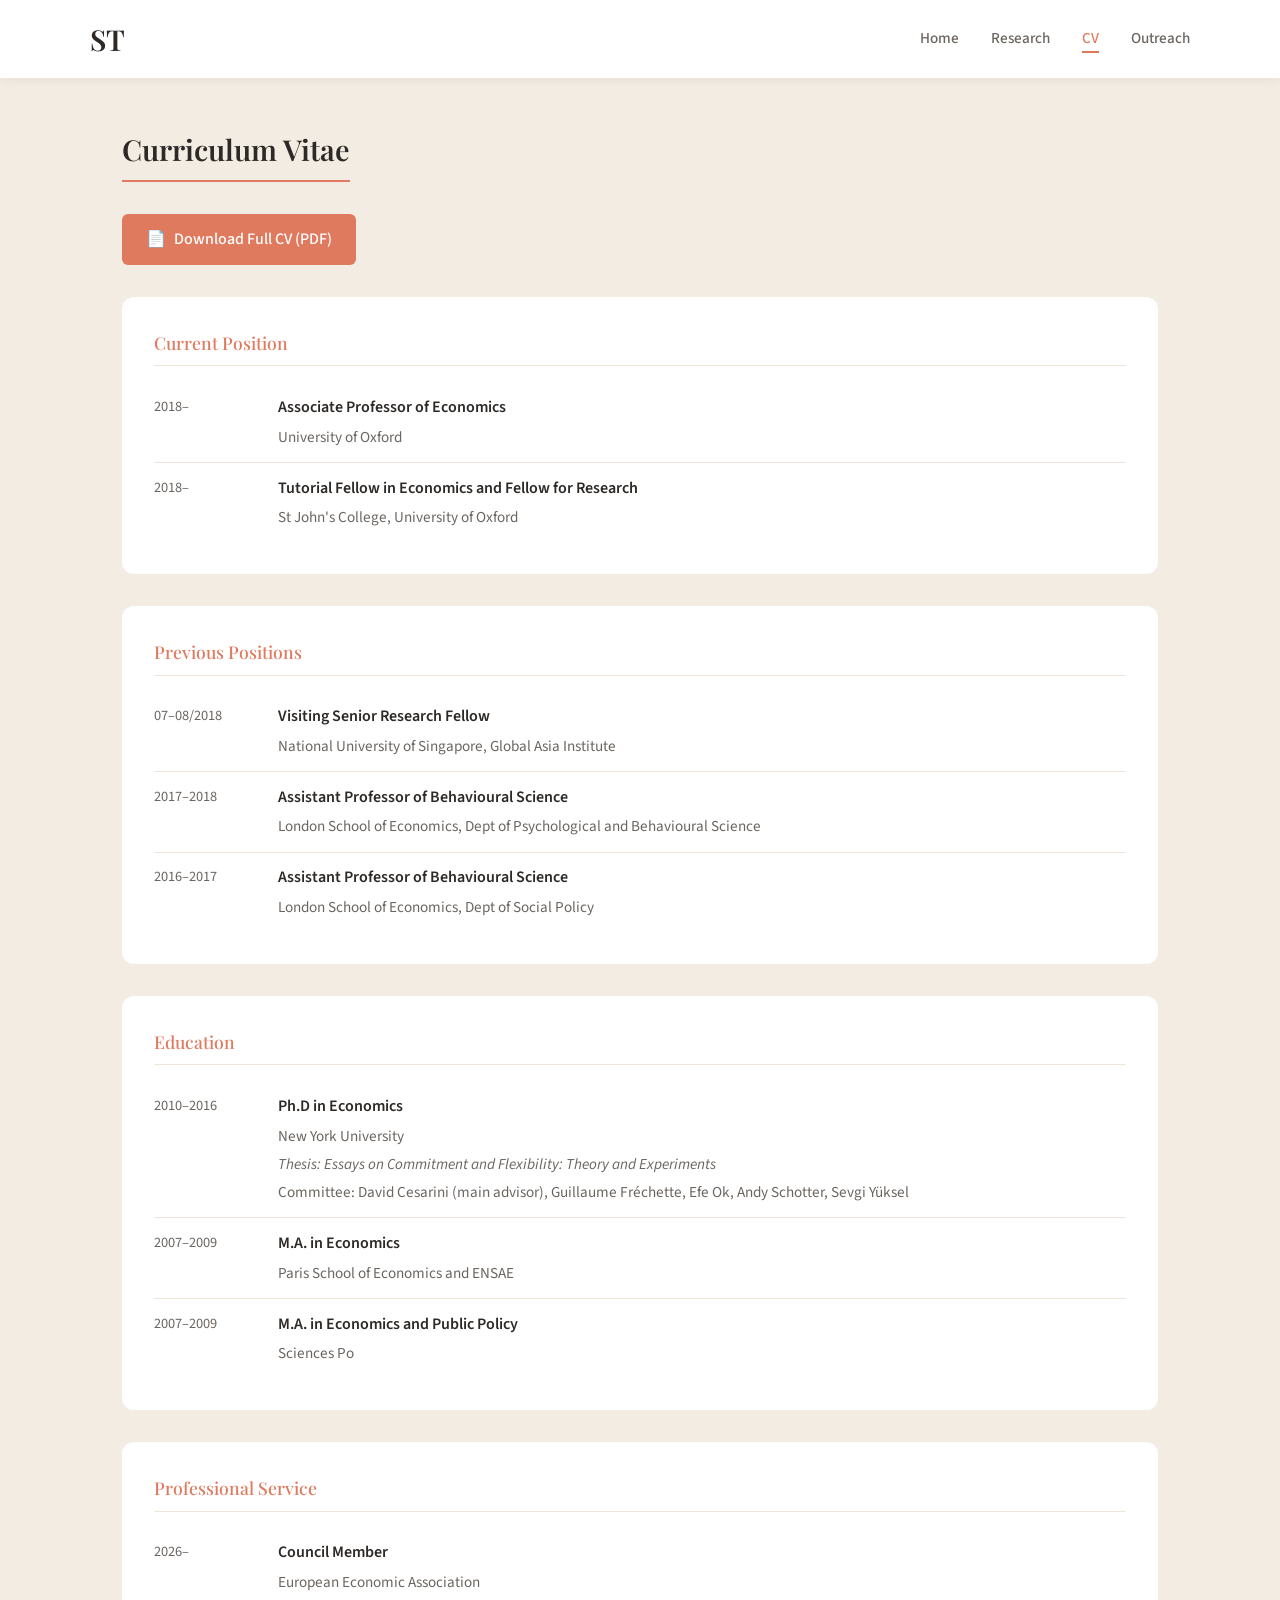
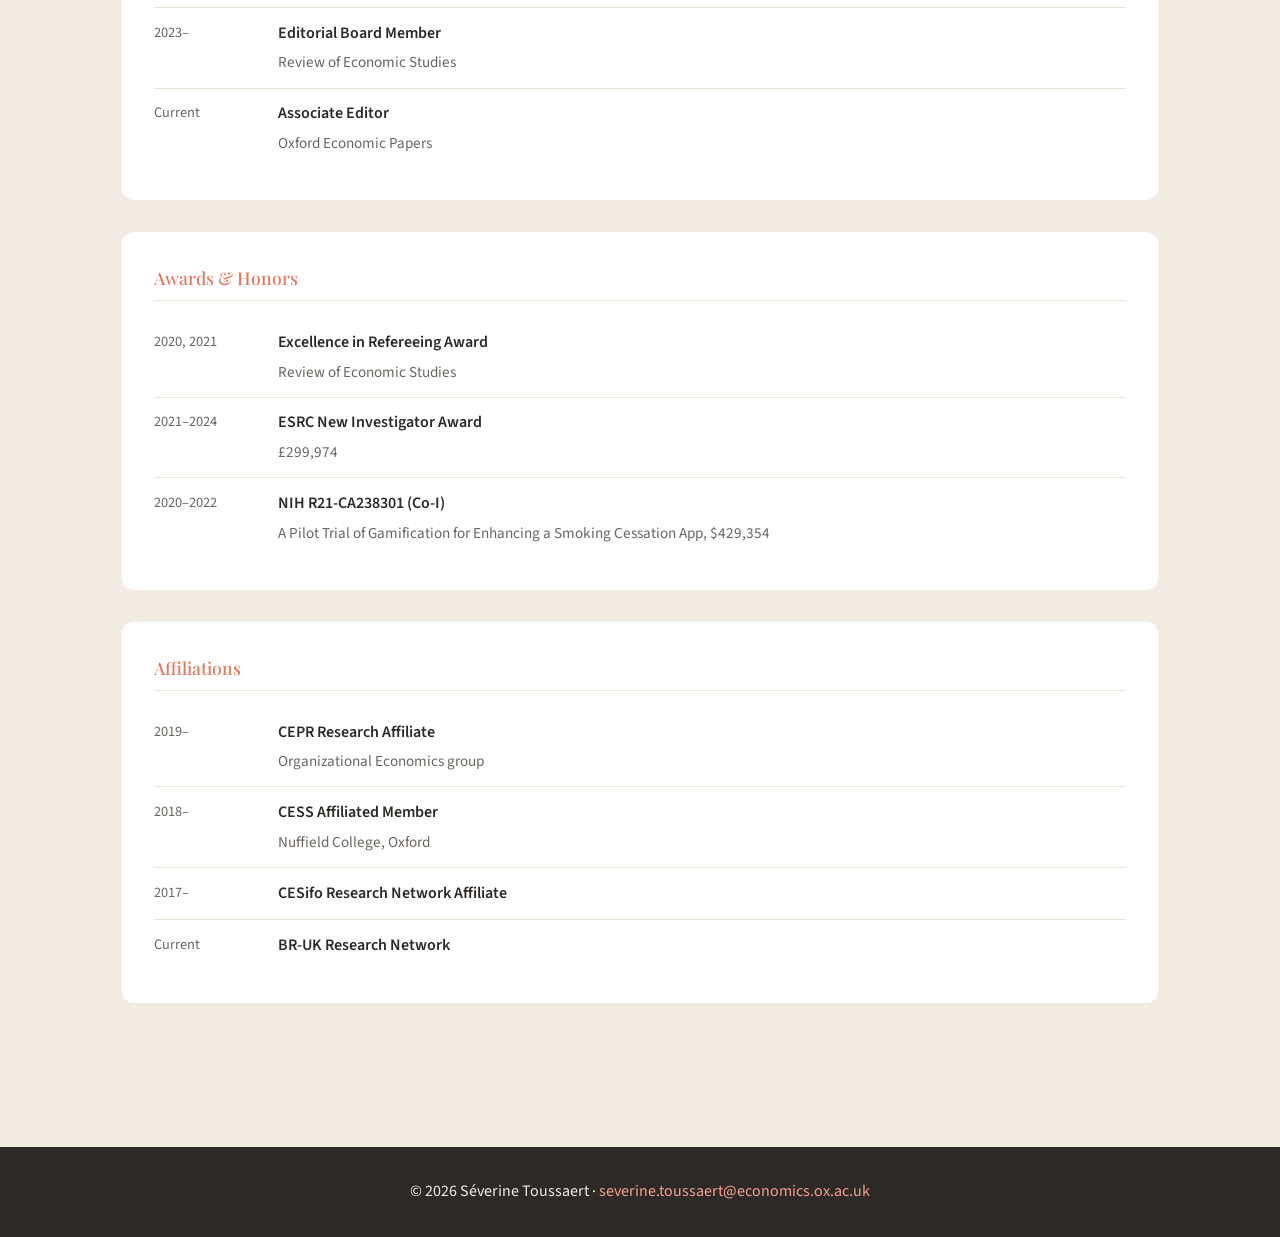
==== cv.html @ 16c46c55 "Add site favicon" ====
<!DOCTYPE html>
<html lang="en">
<head>
    <meta charset="UTF-8">
    <meta name="viewport" content="width=device-width, initial-scale=1.0">
    <title>CV | Séverine Toussaert</title>
    <link href="https://fonts.googleapis.com/css2?family=Playfair+Display:wght@400;500;600;700&family=Source+Sans+3:wght@300;400;500;600&display=swap" rel="stylesheet">
    <link rel="stylesheet" href="styles.css">
    <link rel="icon" type="image/png" href="favicon.png">
</head>
<body>
    <nav>
        <div class="nav-container">
            <a href="index.html" class="logo">ST</a>
            <ul>
                <li><a href="index.html">Home</a></li>
                <li><a href="research.html">Research</a></li>
                <li><a href="cv.html" class="active">CV</a></li>
                <li><a href="media.html">Outreach</a></li>
            </ul>
        </div>
    </nav>

    <main>
        <h2 class="section-header">Curriculum Vitae</h2>

        <div class="cv-intro">
            <a href="new_CV.pdf" class="download-cv" download>
                <span>📄</span> Download Full CV (PDF)
            </a>
        </div>

        <div class="cv-section">
            <h3>Current Position</h3>
            <div class="cv-grid">
                <div class="cv-item">
                    <span class="cv-year">2018–</span>
                    <div class="cv-content">
                        <strong>Associate Professor of Economics</strong>
                        <p>University of Oxford</p>
                    </div>
                </div>
                <div class="cv-item">
                    <span class="cv-year">2018–</span>
                    <div class="cv-content">
                        <strong>Tutorial Fellow in Economics and Fellow for Research</strong>
                        <p>St John's College, University of Oxford</p>
                    </div>
                </div>
            </div>
        </div>

        <div class="cv-section">
            <h3>Previous Positions</h3>
            <div class="cv-grid">
                <div class="cv-item">
                    <span class="cv-year">07–08/2018</span>
                    <div class="cv-content">
                        <strong>Visiting Senior Research Fellow</strong>
                        <p>National University of Singapore, Global Asia Institute</p>
                    </div>
                </div>
                <div class="cv-item">
                    <span class="cv-year">2017–2018</span>
                    <div class="cv-content">
                        <strong>Assistant Professor of Behavioural Science</strong>
                        <p>London School of Economics, Dept of Psychological and Behavioural Science</p>
                    </div>
                </div>
                <div class="cv-item">
                    <span class="cv-year">2016–2017</span>
                    <div class="cv-content">
                        <strong>Assistant Professor of Behavioural Science</strong>
                        <p>London School of Economics, Dept of Social Policy</p>
                    </div>
                </div>
            </div>
        </div>

        <div class="cv-section">
            <h3>Education</h3>
            <div class="cv-grid">
                <div class="cv-item">
                    <span class="cv-year">2010–2016</span>
                    <div class="cv-content">
                        <strong>Ph.D in Economics</strong>
                        <p>New York University</p>
                        <p><em>Thesis: Essays on Commitment and Flexibility: Theory and Experiments</em></p>
                        <p>Committee: David Cesarini (main advisor), Guillaume Fréchette, Efe Ok, Andy Schotter, Sevgi Yüksel</p>
                    </div>
                </div>
                <div class="cv-item">
                    <span class="cv-year">2007–2009</span>
                    <div class="cv-content">
                        <strong>M.A. in Economics</strong>
                        <p>Paris School of Economics and ENSAE</p>
                    </div>
                </div>
                <div class="cv-item">
                    <span class="cv-year">2007–2009</span>
                    <div class="cv-content">
                        <strong>M.A. in Economics and Public Policy</strong>
                        <p>Sciences Po</p>
                    </div>
                </div>
            </div>
        </div>

        <div class="cv-section">
            <h3>Professional Service</h3>
            <div class="cv-grid">
                <div class="cv-item">
                    <span class="cv-year">2026–</span>
                    <div class="cv-content">
                        <strong>Council Member</strong>
                        <p>European Economic Association</p>
                    </div>
                </div>
                <div class="cv-item">
                    <span class="cv-year">2023–</span>
                    <div class="cv-content">
                        <strong>Editorial Board Member</strong>
                        <p>Review of Economic Studies</p>
                    </div>
                </div>
                <div class="cv-item">
                    <span class="cv-year">Current</span>
                    <div class="cv-content">
                        <strong>Associate Editor</strong>
                        <p>Oxford Economic Papers</p>
                    </div>
                </div>
            </div>
        </div>

        <div class="cv-section">
            <h3>Awards & Honors</h3>
            <div class="cv-grid">
                <div class="cv-item">
                    <span class="cv-year">2020, 2021</span>
                    <div class="cv-content">
                        <strong>Excellence in Refereeing Award</strong>
                        <p>Review of Economic Studies</p>
                    </div>
                </div>
                <div class="cv-item">
                    <span class="cv-year">2021–2024</span>
                    <div class="cv-content">
                        <strong>ESRC New Investigator Award</strong>
                        <p>£299,974</p>
                    </div>
                </div>
                <div class="cv-item">
                    <span class="cv-year">2020–2022</span>
                    <div class="cv-content">
                        <strong>NIH R21-CA238301 (Co-I)</strong>
                        <p>A Pilot Trial of Gamification for Enhancing a Smoking Cessation App, $429,354</p>
                    </div>
                </div>
            </div>
        </div>

        <div class="cv-section">
            <h3>Affiliations</h3>
            <div class="cv-grid">
                <div class="cv-item">
                    <span class="cv-year">2019–</span>
                    <div class="cv-content">
                        <strong>CEPR Research Affiliate</strong>
                        <p>Organizational Economics group</p>
                    </div>
                </div>
                <div class="cv-item">
                    <span class="cv-year">2018–</span>
                    <div class="cv-content">
                        <strong>CESS Affiliated Member</strong>
                        <p>Nuffield College, Oxford</p>
                    </div>
                </div>
                <div class="cv-item">
                    <span class="cv-year">2017–</span>
                    <div class="cv-content">
                        <strong>CESifo Research Network Affiliate</strong>
                    </div>
                </div>
                <div class="cv-item">
                    <span class="cv-year">Current</span>
                    <div class="cv-content">
                        <strong>BR-UK Research Network</strong>
                    </div>
                </div>
            </div>
        </div>
    </main>

    <footer>
        <p>&copy; 2026 Séverine Toussaert &middot; <a href="mailto:severine.toussaert@economics.ox.ac.uk">severine.toussaert@economics.ox.ac.uk</a></p>
    </footer>
</body>
</html>
---- styles.css ----
/* ========================================
   REFINED MOCKUP - Shared Styles
   Academic Warm base + Muted Iceberg accents
   Multi-page layout with story badges
   ======================================== */

:root {
    /* Academic Warm - Primary Palette */
    --cream: #F3ECE3;
    --cream-dark: #F0E6D8;
    --warm-gray: #6B6560;
    --charcoal: #2D2926;
    --coral: #E07A5F;
    --coral-light: #F4A090;
    --soft-blue: #5E8B9C;
    --soft-blue-light: #A8C5CE;
    --gold: #C9A962;
    --white: #FFFFFF;

    /* Muted Iceberg - Secondary Palette */
    --slate-light: #E8EDF0;
    --slate-mid: #8FA3B0;
    --slate-deep: #4A6B7C;
    --slate-dark: #3D5A6C;
    --slate-abyss: #2A4A5A;
}

* {
    margin: 0;
    padding: 0;
    box-sizing: border-box;
}

body {
    font-family: 'Source Sans 3', -apple-system, BlinkMacSystemFont, sans-serif;
    background-color: var(--cream);
    color: var(--charcoal);
    line-height: 1.6;
    font-size: 16px;
}

/* ==================== NAVIGATION ==================== */
nav {
    background: var(--white);
    padding: 1rem 2rem;
    position: sticky;
    top: 0;
    z-index: 100;
    box-shadow: 0 2px 10px rgba(0,0,0,0.05);
}

nav .nav-container {
    max-width: 1100px;
    margin: 0 auto;
    display: flex;
    justify-content: space-between;
    align-items: center;
}

nav .logo {
    font-family: 'Playfair Display', Georgia, serif;
    font-size: 1.8rem;
    font-weight: 600;
    color: var(--charcoal);
    text-decoration: none;
}

nav ul {
    display: flex;
    list-style: none;
    gap: 2rem;
}

nav a {
    color: var(--warm-gray);
    text-decoration: none;
    font-weight: 500;
    font-size: 0.95rem;
    transition: color 0.2s;
    position: relative;
}

nav a:hover, nav a.active {
    color: var(--coral);
}

nav a.active::after {
    content: '';
    position: absolute;
    bottom: -4px;
    left: 0;
    width: 100%;
    height: 2px;
    background: var(--coral);
}

/* ==================== MAIN LAYOUT ==================== */
main {
    max-width: 1100px;
    margin: 0 auto;
    padding: 3rem 2rem;
}

/* ==================== TYPOGRAPHY ==================== */
h1, h2, h3, h4, h5 {
    font-family: 'Playfair Display', Georgia, serif;
}

.section-header {
    font-size: 1.8rem;
    font-weight: 600;
    margin-bottom: 2rem;
    padding-bottom: 0.5rem;
    border-bottom: 2px solid var(--coral);
    display: inline-block;
}

/* ==================== HERO SECTION ==================== */
.hero {
    display: grid;
    grid-template-columns: 260px 1fr;
    gap: 3rem;
    align-items: start;
    margin-bottom: 3rem;
}

.hero-photo {
    width: 100%;
    aspect-ratio: 3/4;
    background: var(--cream-dark);
    border-radius: 8px;
    overflow: hidden;
    box-shadow: 0 10px 30px rgba(0,0,0,0.1);
    display: flex;
    align-items: center;
    justify-content: center;
    color: var(--warm-gray);
    font-size: 0.9rem;
}

.hero-photo img {
    width: 100%;
    height: 100%;
    object-fit: cover;
}

.hero-content h1 {
    font-size: 2.5rem;
    font-weight: 600;
    color: var(--charcoal);
    margin-bottom: 0.5rem;
    line-height: 1.2;
}

.hero-content .title {
    font-size: 1.2rem;
    color: var(--coral);
    font-weight: 500;
    margin-bottom: 1rem;
}

.hero-content .affiliations {
    font-size: 1rem;
    color: var(--warm-gray);
    margin-bottom: 1.5rem;
    line-height: 1.9;
}

.hero-content .affiliations a {
    color: var(--soft-blue);
    text-decoration: none;
}

.hero-content .affiliations a:hover {
    text-decoration: underline;
}

.hero-content .bio {
    font-size: 1.05rem;
    line-height: 1.8;
    margin-bottom: 1.5rem;
}

/* Project Links */
.projects {
    display: flex;
    gap: 1rem;
    flex-wrap: wrap;
    margin-bottom: 1.5rem;
}

.project-link {
    display: inline-flex;
    align-items: center;
    gap: 0.5rem;
    padding: 0.7rem 1.2rem;
    background: var(--white);
    border: 1px solid var(--cream-dark);
    border-radius: 6px;
    color: var(--charcoal);
    text-decoration: none;
    font-size: 1rem;
    transition: all 0.2s;
}

.project-link:hover {
    border-color: var(--coral);
    box-shadow: 0 4px 12px rgba(224, 122, 95, 0.15);
}

.project-link .icon {
    font-size: 1.1rem;
}

/* Contact Info */
.contact-info {
    font-size: 0.95rem;
    color: var(--warm-gray);
}

.contact-info a {
    color: var(--soft-blue);
    text-decoration: none;
}

.contact-info a:hover {
    text-decoration: underline;
}

/* ==================== CONTACT SECTION (homepage) ==================== */
.contact-section {
    margin-top: 3rem;
    padding-top: 2rem;
    border-top: 1px solid var(--cream-dark);
}

.contact-grid {
    display: grid;
    grid-template-columns: repeat(auto-fit, minmax(220px, 1fr));
    gap: 1.5rem;
    margin-top: 1.5rem;
}

.contact-card {
    background: var(--white);
    border-radius: 10px;
    padding: 1.4rem 1.6rem;
    box-shadow: 0 2px 8px rgba(0,0,0,0.06);
}

.contact-card h3 {
    font-family: 'Playfair Display', serif;
    font-size: 1rem;
    font-weight: 600;
    color: var(--charcoal);
    margin-bottom: 0.5rem;
}

.contact-card p {
    font-size: 0.9rem;
    color: var(--warm-gray);
    line-height: 1.7;
}

.contact-card a {
    color: var(--soft-blue);
    text-decoration: none;
}

.contact-card a:hover {
    text-decoration: underline;
}

/* ==================== RESEARCH PAGE ==================== */

.research-intro {
    margin-bottom: 2rem;
}

.research-intro-story {
    background: var(--white);
    border-left: 3px solid var(--coral);
    border-radius: 0 8px 8px 0;
    padding: 1rem 1.4rem;
    font-size: 1.05rem;
    color: var(--charcoal);
    line-height: 1.8;
}

/* Filter Chips */
.filter-chips {
    display: flex;
    gap: 0.5rem;
    flex-wrap: wrap;
    margin-bottom: 2.5rem;
}

.filter-chip {
    padding: 0.6rem 1.3rem;
    font-size: 0.95rem;
    font-weight: 500;
    border: 1px solid var(--cream-dark);
    background: var(--white);
    border-radius: 100px;
    color: var(--warm-gray);
    cursor: pointer;
    transition: all 0.2s;
}

.filter-chip:hover {
    border-color: var(--coral-light);
    color: var(--coral);
}

.filter-chip.active {
    background: var(--charcoal);
    border-color: var(--charcoal);
    color: var(--white);
}

/* Research Category */
.research-category {
    margin-bottom: 3rem;
}

.category-title {
    font-size: 1.3rem;
    font-weight: 500;
    color: var(--charcoal);
    margin-bottom: 1.5rem;
    display: flex;
    align-items: center;
    gap: 0.5rem;
}

.category-title .count {
    font-family: 'Source Sans 3', sans-serif;
    font-size: 0.85rem;
    color: var(--warm-gray);
    font-weight: 400;
}

/* Paper Cards */
.paper-card {
    background: var(--white);
    border-radius: 10px;
    padding: 1.5rem;
    margin-bottom: 1rem;
    transition: all 0.2s;
    position: relative;
}

.paper-card:hover {
    box-shadow: 0 8px 25px rgba(0,0,0,0.08);
    transform: translateY(-2px);
}

.paper-header {
    display: flex;
    align-items: flex-start;
    gap: 0.75rem;
}

.paper-title {
    font-size: 1.15rem;
    font-weight: 500;
    color: var(--charcoal);
    margin-bottom: 0.5rem;
    line-height: 1.4;
    flex: 1;
}

.paper-authors {
    font-size: 0.9rem;
    color: var(--warm-gray);
    margin-bottom: 0.5rem;
}

.paper-venue {
    font-size: 0.9rem;
    color: var(--soft-blue);
    font-style: italic;
    margin-bottom: 1rem;
}

.paper-buttons {
    display: flex;
    gap: 0.5rem;
    flex-wrap: wrap;
}

.paper-btn {
    padding: 0.4rem 0.8rem;
    font-size: 0.8rem;
    font-weight: 500;
    border-radius: 4px;
    text-decoration: none;
    transition: all 0.2s;
    border: 1px solid;
}

.paper-btn.pdf {
    background: var(--coral);
    border-color: var(--coral);
    color: var(--white);
}

.paper-btn.pdf:hover {
    background: #c96a52;
}

.paper-btn.slides {
    background: var(--soft-blue);
    border-color: var(--soft-blue);
    color: var(--white);
}

.paper-btn.slides:hover {
    background: #4d7a8a;
}

.paper-btn.data, .paper-btn.code {
    background: var(--gold);
    border-color: var(--gold);
    color: var(--white);
}

.paper-btn.secondary {
    background: transparent;
    border-color: var(--cream-dark);
    color: var(--warm-gray);
}

.paper-btn.secondary:hover {
    border-color: var(--coral);
    color: var(--coral);
}

/* Story Badge */
.story-badge {
    display: inline-flex;
    align-items: center;
    gap: 0.3rem;
    padding: 0.35rem 0.8rem;
    background: var(--slate-light);
    border-radius: 100px;
    font-size: 0.88rem;
    color: var(--slate-deep);
    cursor: pointer;
    transition: all 0.2s;
    white-space: nowrap;
    flex-shrink: 0;
}

.story-badge:hover {
    background: var(--slate-mid);
    color: var(--white);
}

.story-badge .icon {
    font-size: 0.85rem;
}

/* Story Panel */
.story-panel {
    display: none;
    margin-top: 1rem;
    padding: 1.25rem;
    background: linear-gradient(135deg, var(--slate-light) 0%, var(--cream-dark) 100%);
    border-radius: 8px;
    border-left: 3px solid var(--slate-deep);
    animation: slideDown 0.3s ease;
}

.story-panel.visible {
    display: block;
}

@keyframes slideDown {
    from {
        opacity: 0;
        transform: translateY(-10px);
    }
    to {
        opacity: 1;
        transform: translateY(0);
    }
}

.story-panel h4 {
    font-family: 'Source Sans 3', sans-serif;
    font-size: 0.8rem;
    font-weight: 600;
    text-transform: uppercase;
    letter-spacing: 0.05em;
    color: var(--slate-deep);
    margin-bottom: 0.5rem;
    margin-top: 1rem;
}

.story-panel h4:first-child {
    margin-top: 0;
}

.story-panel p {
    font-size: 0.9rem;
    line-height: 1.7;
    color: var(--charcoal);
}

.submission-history {
    font-family: monospace;
    font-size: 0.85rem;
    padding: 0.5rem 0.6rem;
    background: var(--white);
    border-radius: 4px;
    display: block;
    line-height: 1.9;
    word-break: break-word;
}

.submission-history .dr {
    color: #c0392b;
}

.submission-history .rr {
    color: var(--gold);
}

.submission-history .accepted {
    color: #27ae60;
}

/* Category intro — full-width card, soft-blue left border */
.category-intro {
    background: var(--white);
    border-left: 3px solid var(--soft-blue);
    border-radius: 0 8px 8px 0;
    padding: 1rem 1.4rem;
    font-size: 1rem;
    color: var(--warm-gray);
    line-height: 1.8;
    margin-bottom: 1.8rem;
}

/* Research subsections (within a category) */
.research-subsection {
    margin-bottom: 2.5rem;
}

.subsection-title {
    font-family: 'Source Sans 3', sans-serif;
    font-size: 0.9rem;
    font-weight: 700;
    text-transform: uppercase;
    letter-spacing: 0.08em;
    color: var(--coral);
    margin-bottom: 1rem;
    padding-bottom: 0.4rem;
    border-bottom: 1px solid var(--cream-dark);
}

/* Subsection description — full-width card, lighter soft-blue border */
.subsection-desc {
    background: var(--white);
    border-left: 3px solid var(--soft-blue-light);
    border-radius: 0 8px 8px 0;
    padding: 0.9rem 1.3rem;
    font-size: 0.97rem;
    color: var(--warm-gray);
    line-height: 1.8;
    margin-bottom: 1.2rem;
}

/* Inner Dragon feature block — white card with shadow, matching the card family */
.inner-dragon-feature {
    display: grid;
    grid-template-columns: 130px 1fr;
    gap: 1.5rem;
    align-items: start;
    background: var(--white);
    border-left: 3px solid var(--soft-blue-light);
    border-radius: 0 10px 10px 0;
    padding: 1.4rem;
    margin-bottom: 1rem;
    box-shadow: 0 2px 8px rgba(0,0,0,0.06);
}

.inner-dragon-feature img {
    width: 100%;
    border-radius: 8px;
    box-shadow: 0 4px 14px rgba(0,0,0,0.13);
}

.inner-dragon-feature-text p {
    font-size: 0.95rem;
    color: var(--warm-gray);
    line-height: 1.8;
}

.inner-dragon-feature-text strong {
    color: var(--charcoal);
}

@media (max-width: 768px) {
    .inner-dragon-feature {
        grid-template-columns: 1fr;
    }

    .inner-dragon-feature img {
        max-width: 130px;
        margin: 0 auto;
        display: block;
    }
}

/* ==================== CV PAGE ==================== */
.cv-intro {
    margin-bottom: 2rem;
}

.download-cv {
    display: inline-flex;
    align-items: center;
    gap: 0.5rem;
    padding: 0.8rem 1.5rem;
    background: var(--coral);
    color: var(--white);
    text-decoration: none;
    border-radius: 6px;
    font-weight: 500;
    transition: background 0.2s;
}

.download-cv:hover {
    background: #c96a52;
}

.cv-section {
    background: var(--white);
    border-radius: 12px;
    padding: 2rem;
    margin-bottom: 2rem;
}

.cv-section h3 {
    font-size: 1.1rem;
    font-weight: 500;
    color: var(--coral);
    margin-bottom: 1rem;
    padding-bottom: 0.5rem;
    border-bottom: 1px solid var(--cream-dark);
}

.cv-grid {
    display: grid;
    gap: 0;
}

.cv-item {
    display: grid;
    grid-template-columns: 100px 1fr;
    gap: 1.5rem;
    padding: 0.8rem 0;
    border-bottom: 1px solid var(--cream-dark);
}

.cv-item:last-child {
    border-bottom: none;
}

.cv-year {
    font-size: 0.9rem;
    color: var(--warm-gray);
}

.cv-content strong {
    font-weight: 600;
    color: var(--charcoal);
}

.cv-content p {
    font-size: 0.95rem;
    color: var(--warm-gray);
    margin-top: 0.25rem;
}

/* ==================== MEDIA PAGE ==================== */
.media-intro {
    font-size: 1.05rem;
    color: var(--warm-gray);
    margin-bottom: 2rem;
    max-width: none;
}

.media-grid {
    display: grid;
    grid-template-columns: repeat(auto-fit, minmax(320px, 1fr));
    gap: 2rem;
}

.media-card {
    background: var(--white);
    border-radius: 12px;
    overflow: hidden;
    transition: transform 0.2s, box-shadow 0.2s;
}

.media-card:hover {
    transform: translateY(-4px);
    box-shadow: 0 12px 30px rgba(0,0,0,0.1);
}

.media-card-image {
    height: 160px;
    background: linear-gradient(135deg, var(--soft-blue) 0%, var(--coral) 100%);
    display: flex;
    align-items: center;
    justify-content: center;
    color: var(--white);
    font-size: 3rem;
}

.media-card-content {
    padding: 1.5rem;
}

.media-card h3 {
    font-size: 1.2rem;
    margin-bottom: 0.5rem;
}

.media-card p {
    font-size: 0.95rem;
    color: var(--warm-gray);
    margin-bottom: 1rem;
    line-height: 1.7;
}

.media-card a {
    color: var(--coral);
    text-decoration: none;
    font-weight: 500;
}

.media-card a:hover {
    text-decoration: underline;
}

/* ==================== GRAVEYARD SECTION ==================== */
.graveyard-section {
    background: linear-gradient(180deg, var(--slate-dark) 0%, var(--slate-abyss) 100%);
    padding: 3rem 2rem;
    margin: 3rem -2rem -3rem;
    color: var(--white);
}

.graveyard-section .section-container {
    max-width: 1100px;
    margin: 0 auto;
}

.graveyard-section .section-header {
    color: rgba(255, 255, 255, 0.8);
    border-bottom-color: var(--slate-mid);
}

.graveyard-intro {
    color: rgba(255, 255, 255, 0.6);
    margin-bottom: 2rem;
    font-size: 1rem;
}

.graveyard-grid {
    display: grid;
    grid-template-columns: repeat(auto-fit, minmax(280px, 1fr));
    gap: 1.5rem;
}

.graveyard-item {
    background: rgba(255, 255, 255, 0.05);
    border: 1px solid rgba(255, 255, 255, 0.1);
    border-radius: 10px;
    padding: 1.5rem;
}

.graveyard-item h4 {
    font-size: 1.05rem;
    color: rgba(255, 255, 255, 0.9);
    margin-bottom: 0.25rem;
}

.graveyard-item .status {
    font-size: 0.75rem;
    text-transform: uppercase;
    letter-spacing: 0.05em;
    color: var(--coral-light);
    margin-bottom: 0.75rem;
}

.graveyard-item p {
    font-size: 0.9rem;
    color: rgba(255, 255, 255, 0.6);
    line-height: 1.7;
}

/* ==================== FOOTER ==================== */
footer {
    background: var(--charcoal);
    color: var(--cream);
    padding: 2rem;
    text-align: center;
    margin-top: 4rem;
}

footer a {
    color: var(--coral-light);
    text-decoration: none;
}

footer a:hover {
    text-decoration: underline;
}

/* Research page with graveyard needs no footer margin */
body:has(.graveyard-section) footer {
    margin-top: 0;
}

/* Ensure main has no bottom padding when graveyard present */
main:has(.graveyard-section) {
    padding-bottom: 0;
}

/* ==================== RESPONSIVE ==================== */
@media (max-width: 768px) {
    .hero {
        grid-template-columns: 1fr;
    }

    .hero-photo {
        max-width: 220px;
        margin: 0 auto;
    }

    nav ul {
        gap: 1rem;
        font-size: 0.85rem;
    }

    .hero-content h1 {
        font-size: 2rem;
        text-align: center;
    }

    .hero-content .title {
        text-align: center;
    }

    .cv-item {
        grid-template-columns: 1fr;
        gap: 0.25rem;
    }

    .cv-year {
        font-weight: 600;
        color: var(--soft-blue);
    }

    .paper-header {
        flex-direction: column;
        gap: 0.5rem;
    }

    .story-badge {
        align-self: flex-start;
    }
}
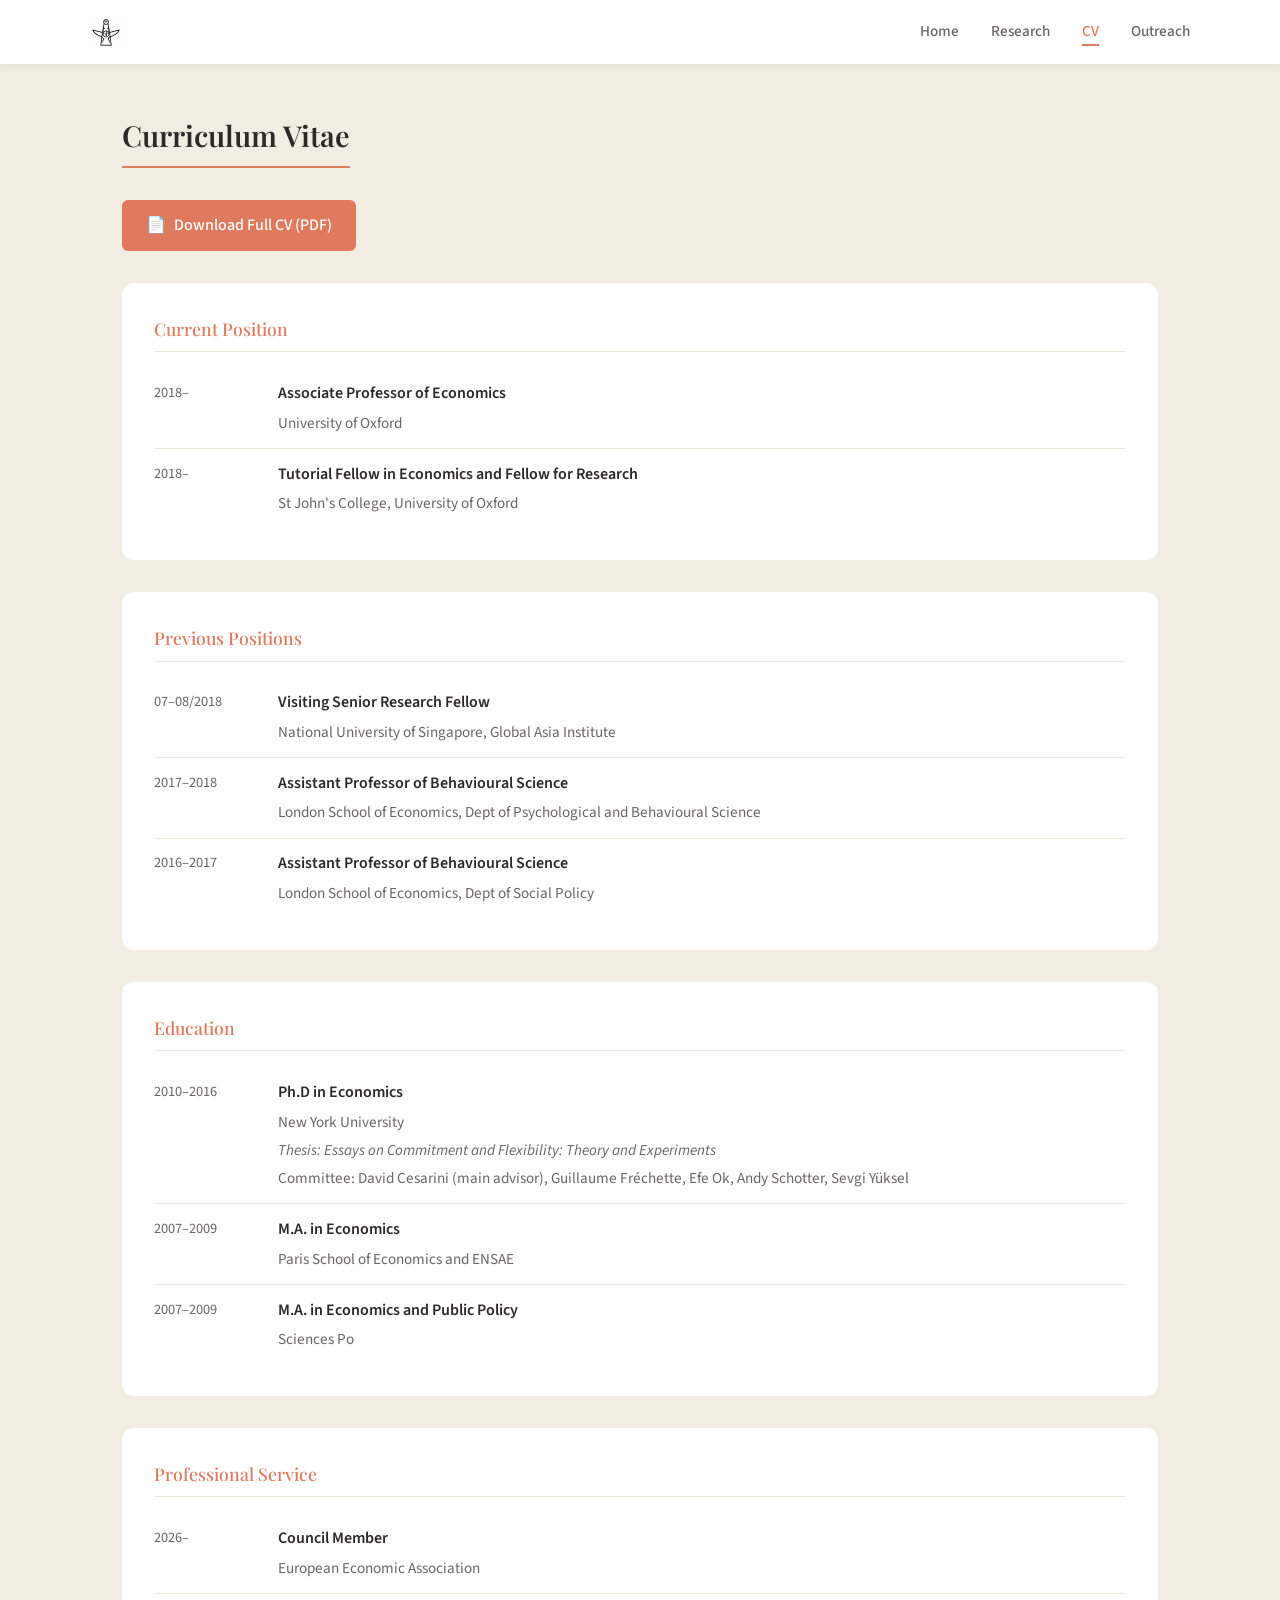
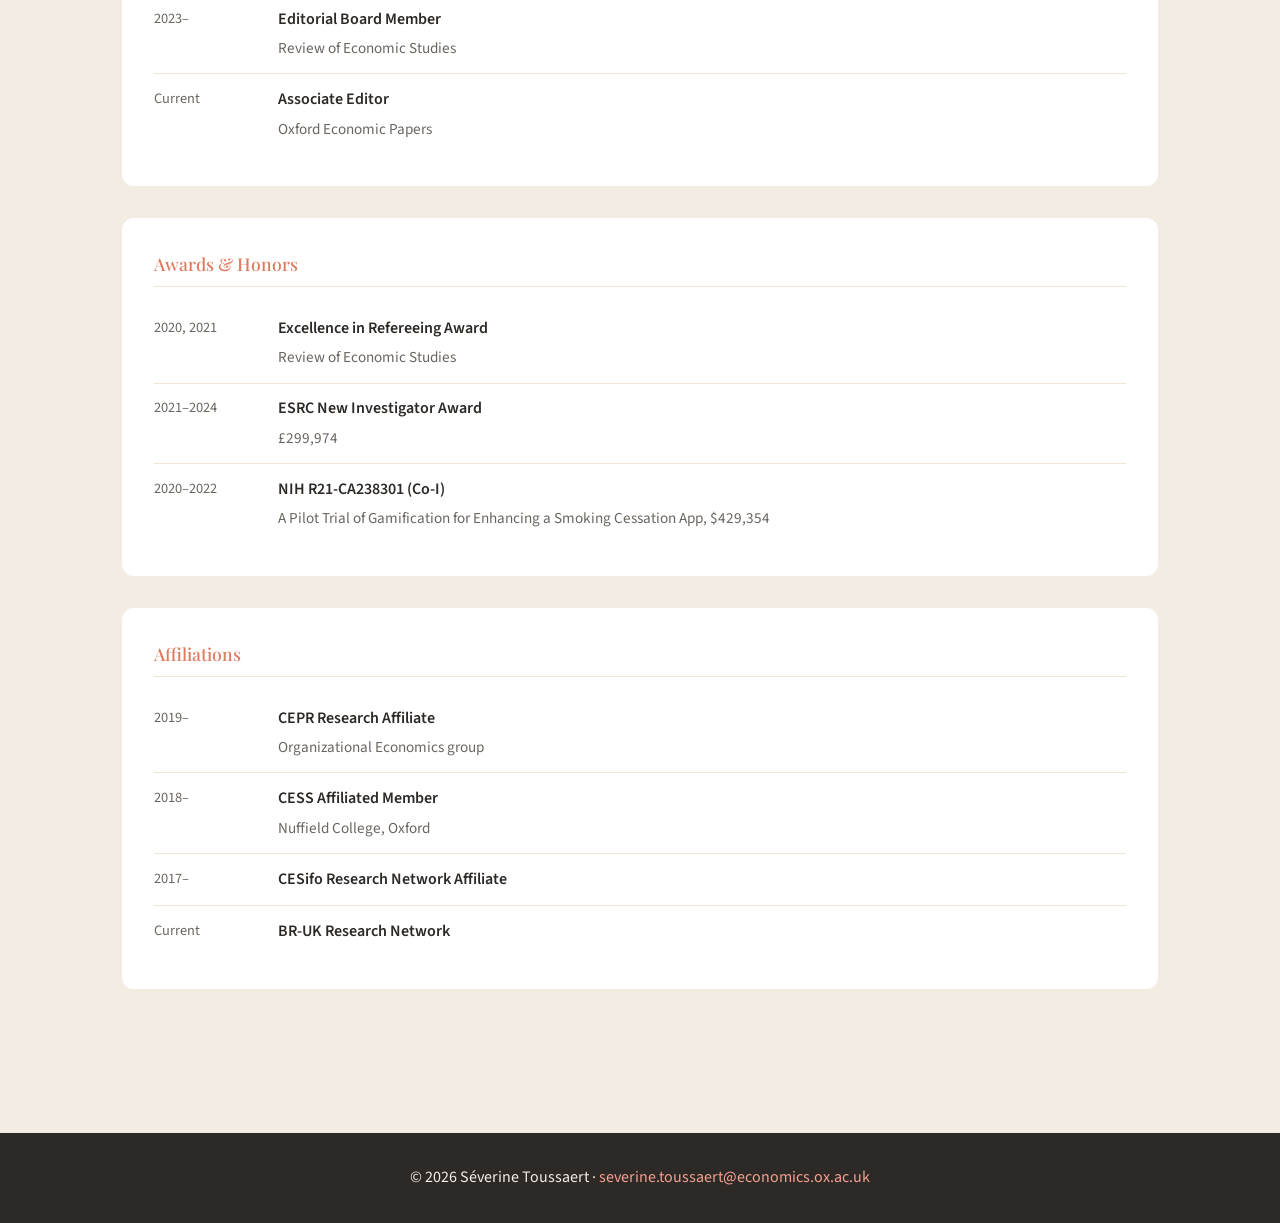
==== commit fc169d10: "Use favicon as nav home icon" ====
--- a/cv.html
+++ b/cv.html
@@ -11,7 +11,9 @@
 <body>
     <nav>
         <div class="nav-container">
-            <a href="index.html" class="logo">ST</a>
+            <a href="index.html" class="logo" aria-label="Home">
+                <img src="favicon.png" alt="Home">
+            </a>
             <ul>
                 <li><a href="index.html">Home</a></li>
                 <li><a href="research.html">Research</a></li>
--- a/styles.css
+++ b/styles.css
@@ -57,13 +57,21 @@
     align-items: center;
 }
 
-nav .logo {
-    font-family: 'Playfair Display', Georgia, serif;
-    font-size: 1.8rem;
-    font-weight: 600;
-    color: var(--charcoal);
-    text-decoration: none;
-}
+nav .logo {
+    display: inline-flex;
+    align-items: center;
+    justify-content: center;
+    width: 2rem;
+    height: 2rem;
+    text-decoration: none;
+}
+
+nav .logo img {
+    display: block;
+    width: 100%;
+    height: 100%;
+    object-fit: contain;
+}
 
 nav ul {
     display: flex;
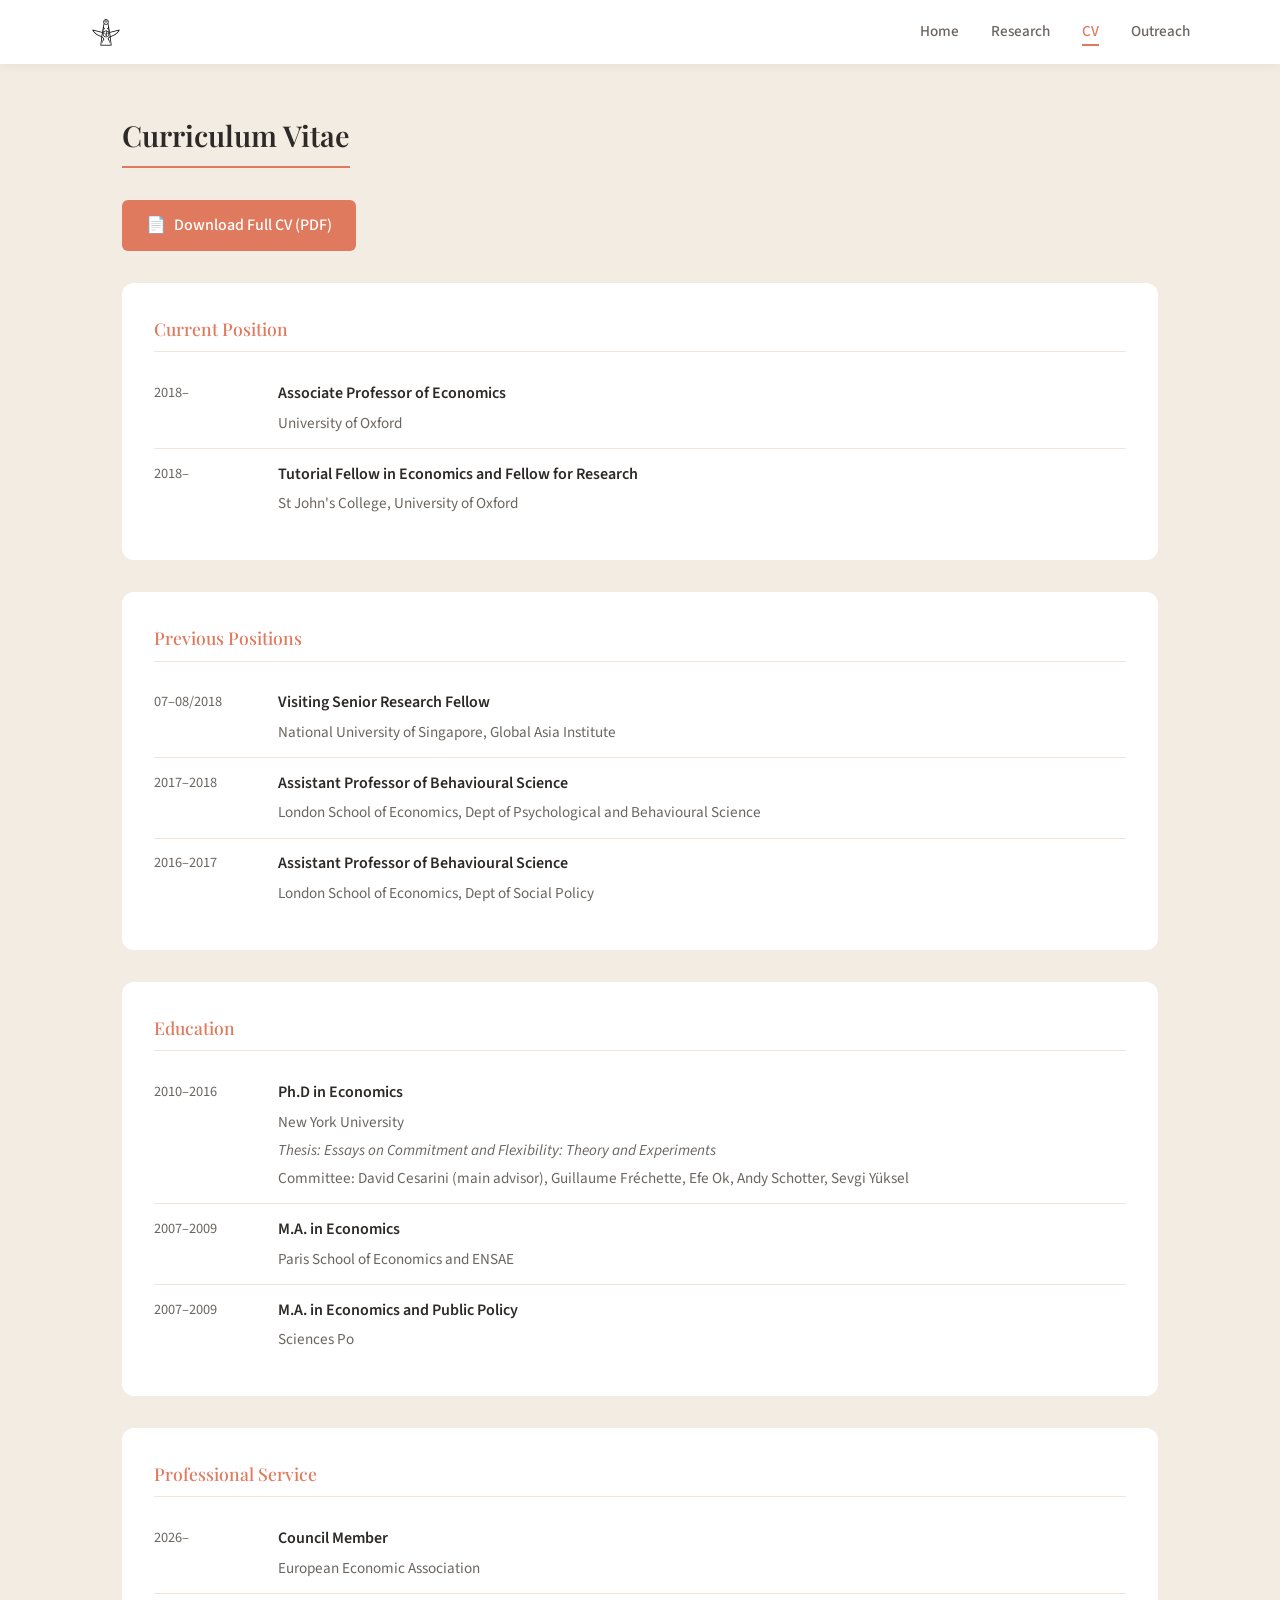
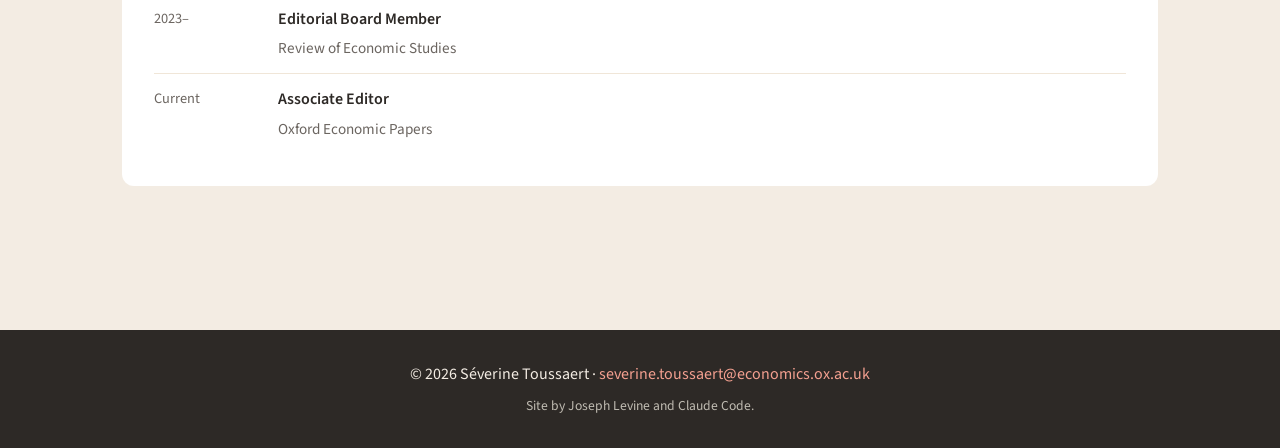
==== commit 25e7cbe0: "Update site content and transparent branding assets" ====
--- a/cv.html
+++ b/cv.html
@@ -6,13 +6,13 @@
     <title>CV | Séverine Toussaert</title>
     <link href="https://fonts.googleapis.com/css2?family=Playfair+Display:wght@400;500;600;700&family=Source+Sans+3:wght@300;400;500;600&display=swap" rel="stylesheet">
     <link rel="stylesheet" href="styles.css">
-    <link rel="icon" type="image/png" href="favicon.png">
+    <link rel="icon" type="image/png" href="favicon-footer.png">
 </head>
 <body>
     <nav>
         <div class="nav-container">
             <a href="index.html" class="logo" aria-label="Home">
-                <img src="favicon.png" alt="Home">
+                <img src="favicon-footer.png" alt="" width="28" height="28">
             </a>
             <ul>
                 <li><a href="index.html">Home</a></li>
@@ -135,68 +135,11 @@
             </div>
         </div>
 
-        <div class="cv-section">
-            <h3>Awards & Honors</h3>
-            <div class="cv-grid">
-                <div class="cv-item">
-                    <span class="cv-year">2020, 2021</span>
-                    <div class="cv-content">
-                        <strong>Excellence in Refereeing Award</strong>
-                        <p>Review of Economic Studies</p>
-                    </div>
-                </div>
-                <div class="cv-item">
-                    <span class="cv-year">2021–2024</span>
-                    <div class="cv-content">
-                        <strong>ESRC New Investigator Award</strong>
-                        <p>£299,974</p>
-                    </div>
-                </div>
-                <div class="cv-item">
-                    <span class="cv-year">2020–2022</span>
-                    <div class="cv-content">
-                        <strong>NIH R21-CA238301 (Co-I)</strong>
-                        <p>A Pilot Trial of Gamification for Enhancing a Smoking Cessation App, $429,354</p>
-                    </div>
-                </div>
-            </div>
-        </div>
-
-        <div class="cv-section">
-            <h3>Affiliations</h3>
-            <div class="cv-grid">
-                <div class="cv-item">
-                    <span class="cv-year">2019–</span>
-                    <div class="cv-content">
-                        <strong>CEPR Research Affiliate</strong>
-                        <p>Organizational Economics group</p>
-                    </div>
-                </div>
-                <div class="cv-item">
-                    <span class="cv-year">2018–</span>
-                    <div class="cv-content">
-                        <strong>CESS Affiliated Member</strong>
-                        <p>Nuffield College, Oxford</p>
-                    </div>
-                </div>
-                <div class="cv-item">
-                    <span class="cv-year">2017–</span>
-                    <div class="cv-content">
-                        <strong>CESifo Research Network Affiliate</strong>
-                    </div>
-                </div>
-                <div class="cv-item">
-                    <span class="cv-year">Current</span>
-                    <div class="cv-content">
-                        <strong>BR-UK Research Network</strong>
-                    </div>
-                </div>
-            </div>
-        </div>
-    </main>
-
-    <footer>
-        <p>&copy; 2026 Séverine Toussaert &middot; <a href="mailto:severine.toussaert@economics.ox.ac.uk">severine.toussaert@economics.ox.ac.uk</a></p>
-    </footer>
-</body>
-</html>
+    </main>
+
+    <footer>
+        <p class="footer-line">&copy; 2026 Séverine Toussaert &middot; <a href="mailto:severine.toussaert@economics.ox.ac.uk">severine.toussaert@economics.ox.ac.uk</a></p>
+        <p class="footer-credit">Site by Joseph Levine and Claude Code.</p>
+    </footer>
+</body>
+</html>
--- a/styles.css
+++ b/styles.css
@@ -61,15 +61,19 @@
     display: inline-flex;
     align-items: center;
     justify-content: center;
+    flex: 0 0 2rem;
     width: 2rem;
     height: 2rem;
+    overflow: hidden;
     text-decoration: none;
 }
 
 nav .logo img {
     display: block;
     width: 100%;
+    max-width: 100%;
     height: 100%;
+    max-height: 100%;
     object-fit: contain;
 }
 
@@ -813,18 +817,39 @@
 }
 
 /* ==================== FOOTER ==================== */
-footer {
-    background: var(--charcoal);
-    color: var(--cream);
-    padding: 2rem;
-    text-align: center;
-    margin-top: 4rem;
-}
-
-footer a {
-    color: var(--coral-light);
-    text-decoration: none;
-}
+footer {
+    background: var(--charcoal);
+    color: var(--cream);
+    padding: 2rem;
+    text-align: center;
+    margin-top: 4rem;
+}
+
+.footer-line {
+    margin: 0;
+}
+
+.footer-favicon {
+    width: 18px;
+    height: 18px;
+    display: inline-block;
+    vertical-align: middle;
+}
+
+.footer-favicon-light {
+    filter: brightness(0) invert(1);
+}
+
+.footer-credit {
+    margin-top: 0.45rem;
+    font-size: 0.85rem;
+    color: rgba(248, 244, 232, 0.72);
+}
+
+footer a {
+    color: var(--coral-light);
+    text-decoration: none;
+}
 
 footer a:hover {
     text-decoration: underline;
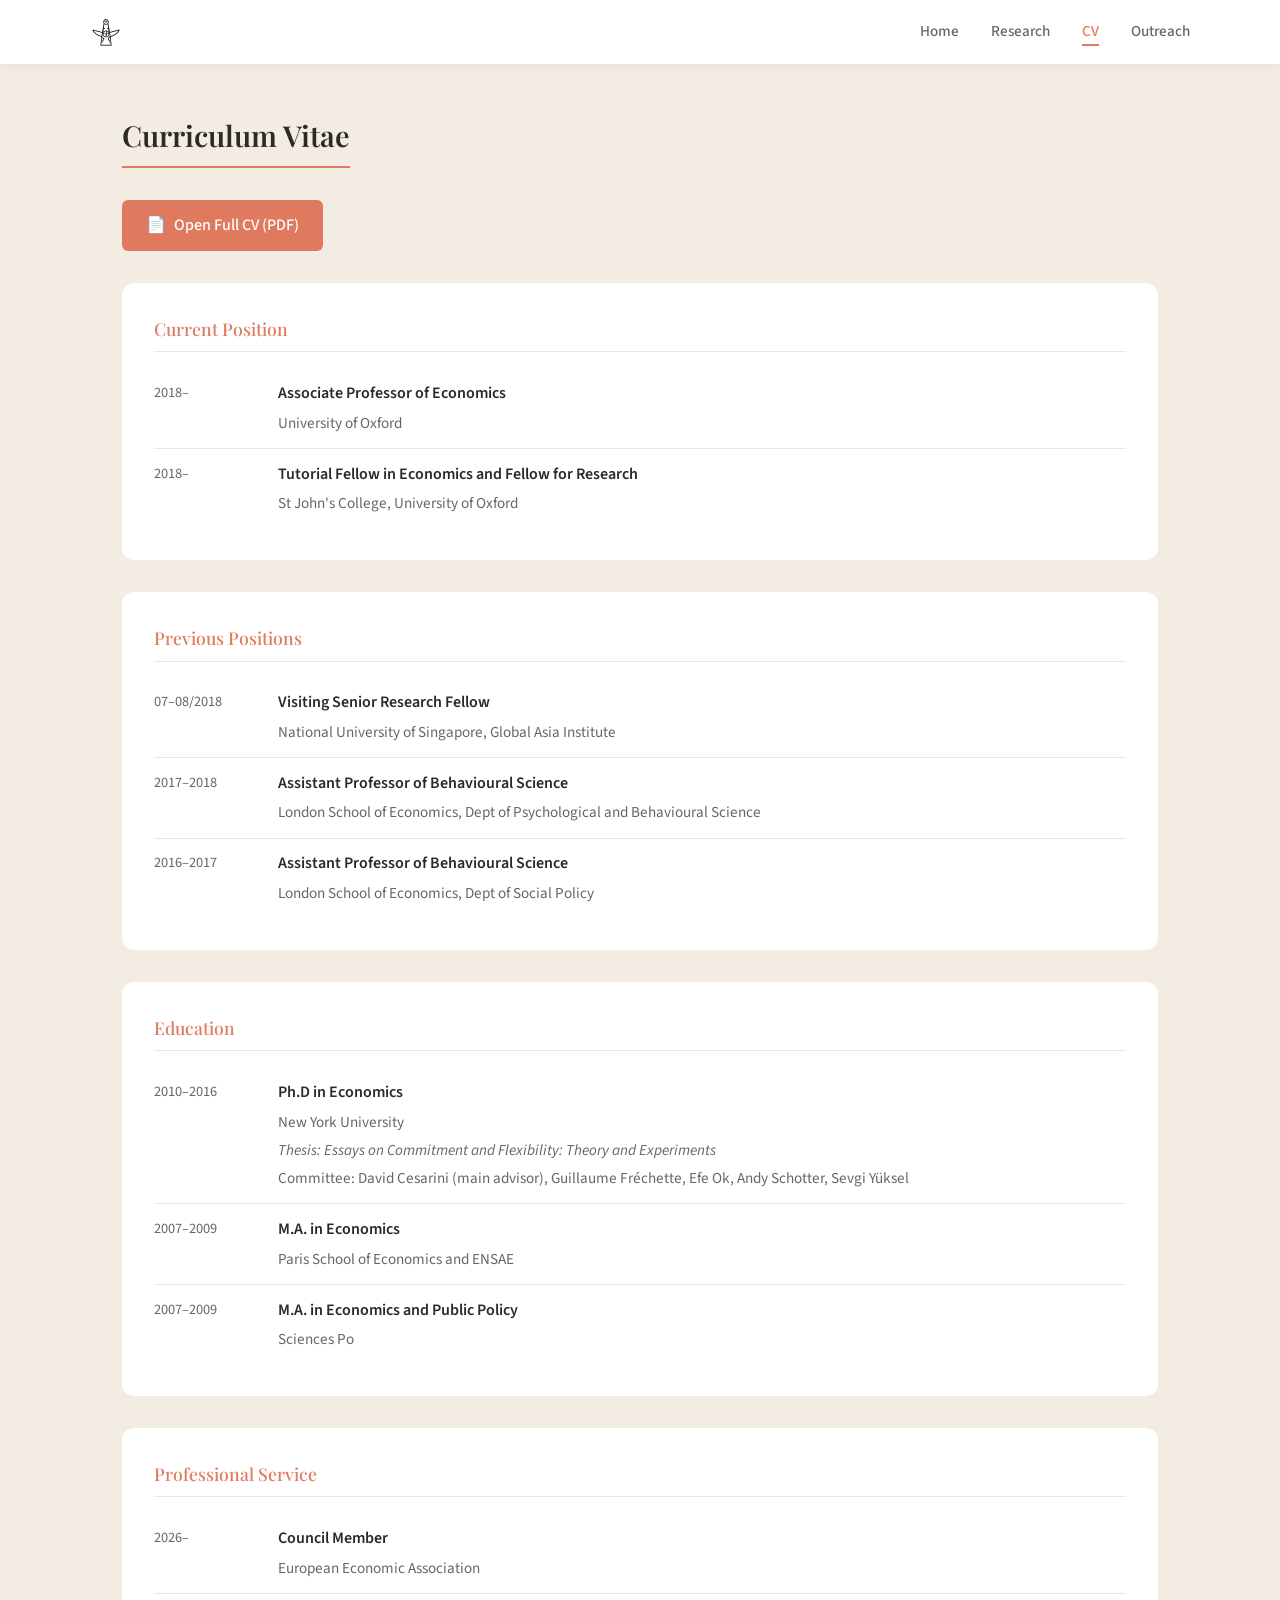
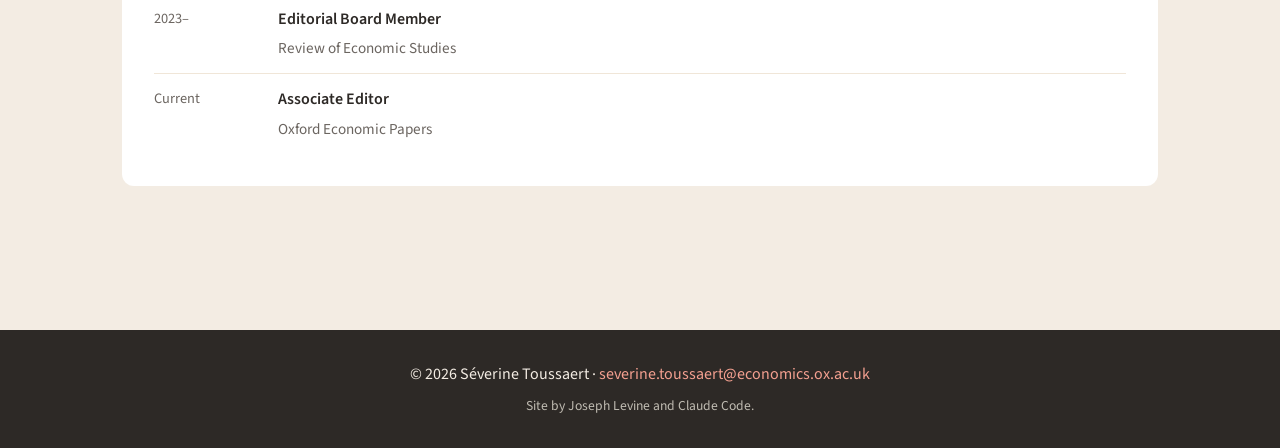
==== commit 89e5b8cb: "Fix tabbing of links" ====
--- a/cv.html
+++ b/cv.html
@@ -27,9 +27,9 @@
         <h2 class="section-header">Curriculum Vitae</h2>
 
         <div class="cv-intro">
-            <a href="new_CV.pdf" class="download-cv" download>
-                <span>📄</span> Download Full CV (PDF)
-            </a>
+            <a href="new_CV.pdf" class="download-cv" target="_blank" rel="noopener noreferrer">
+                <span>📄</span> Open Full CV (PDF)
+            </a>
         </div>
 
         <div class="cv-section">
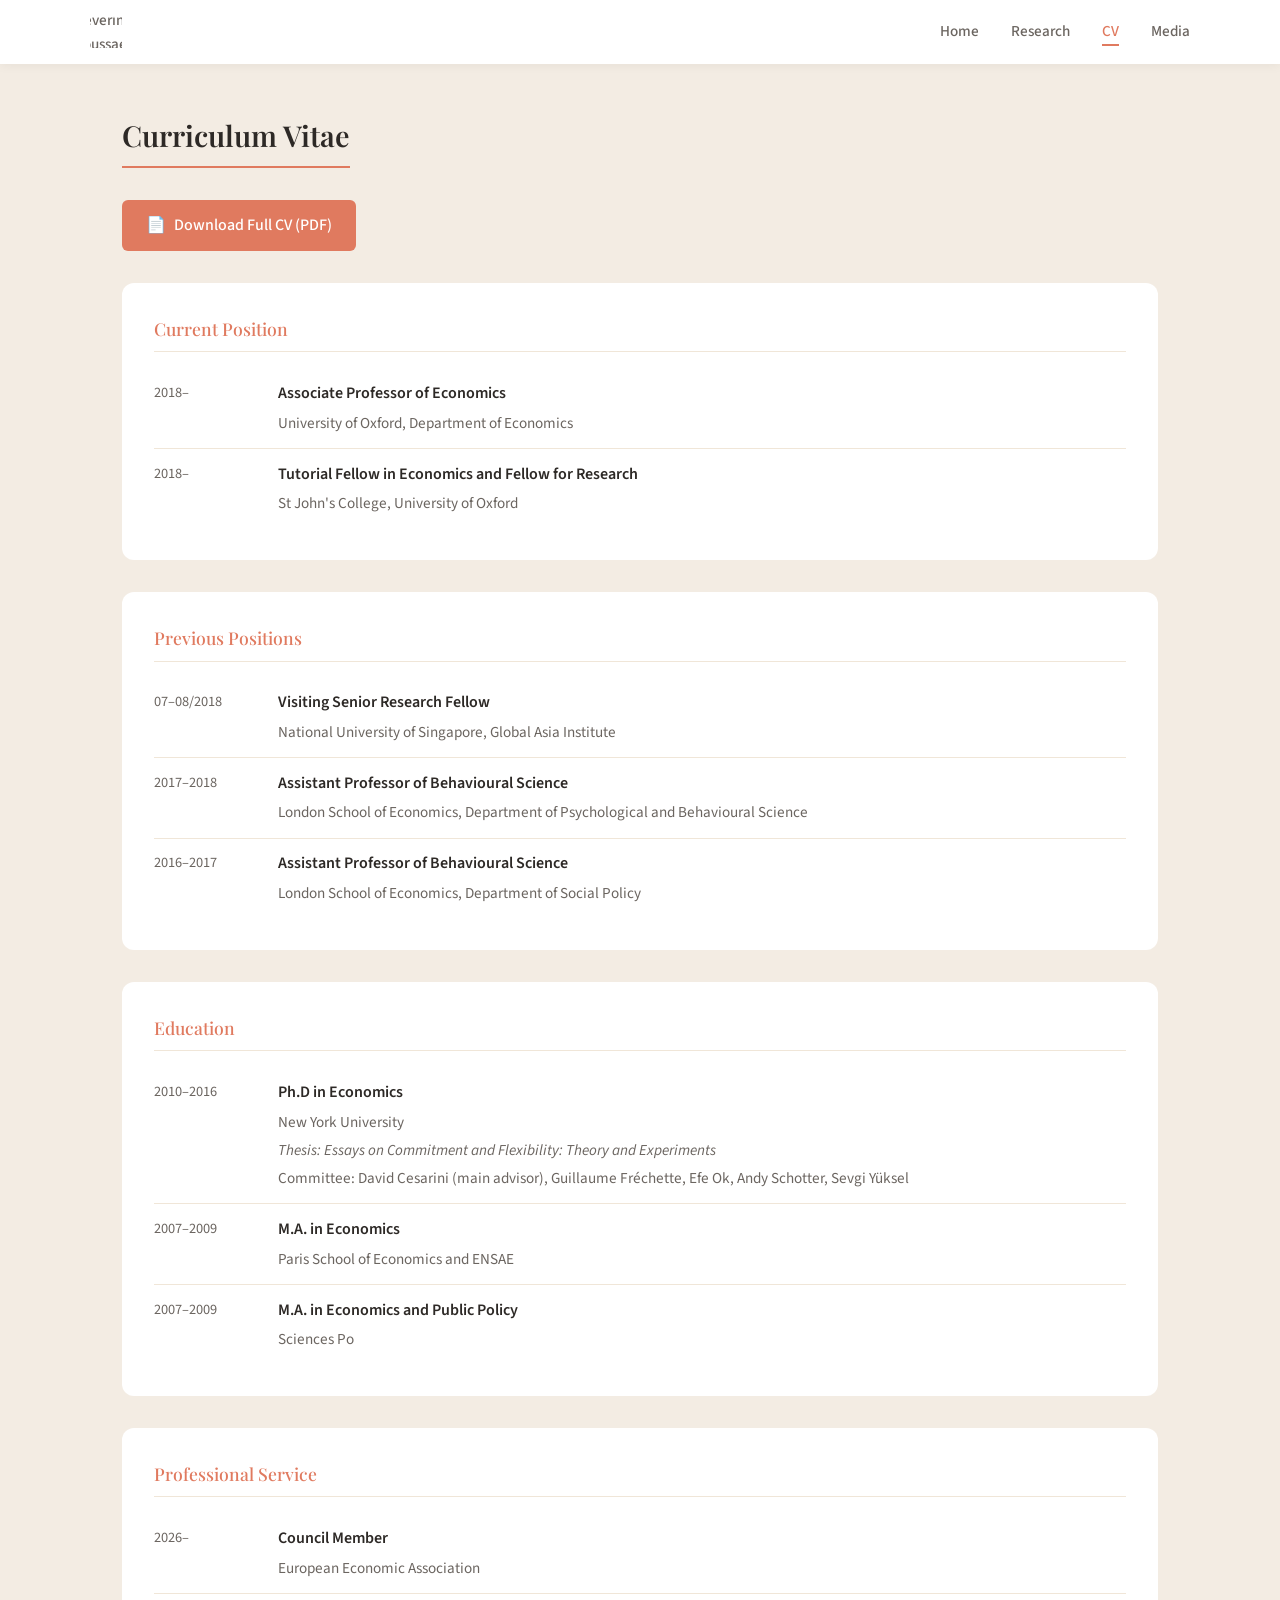
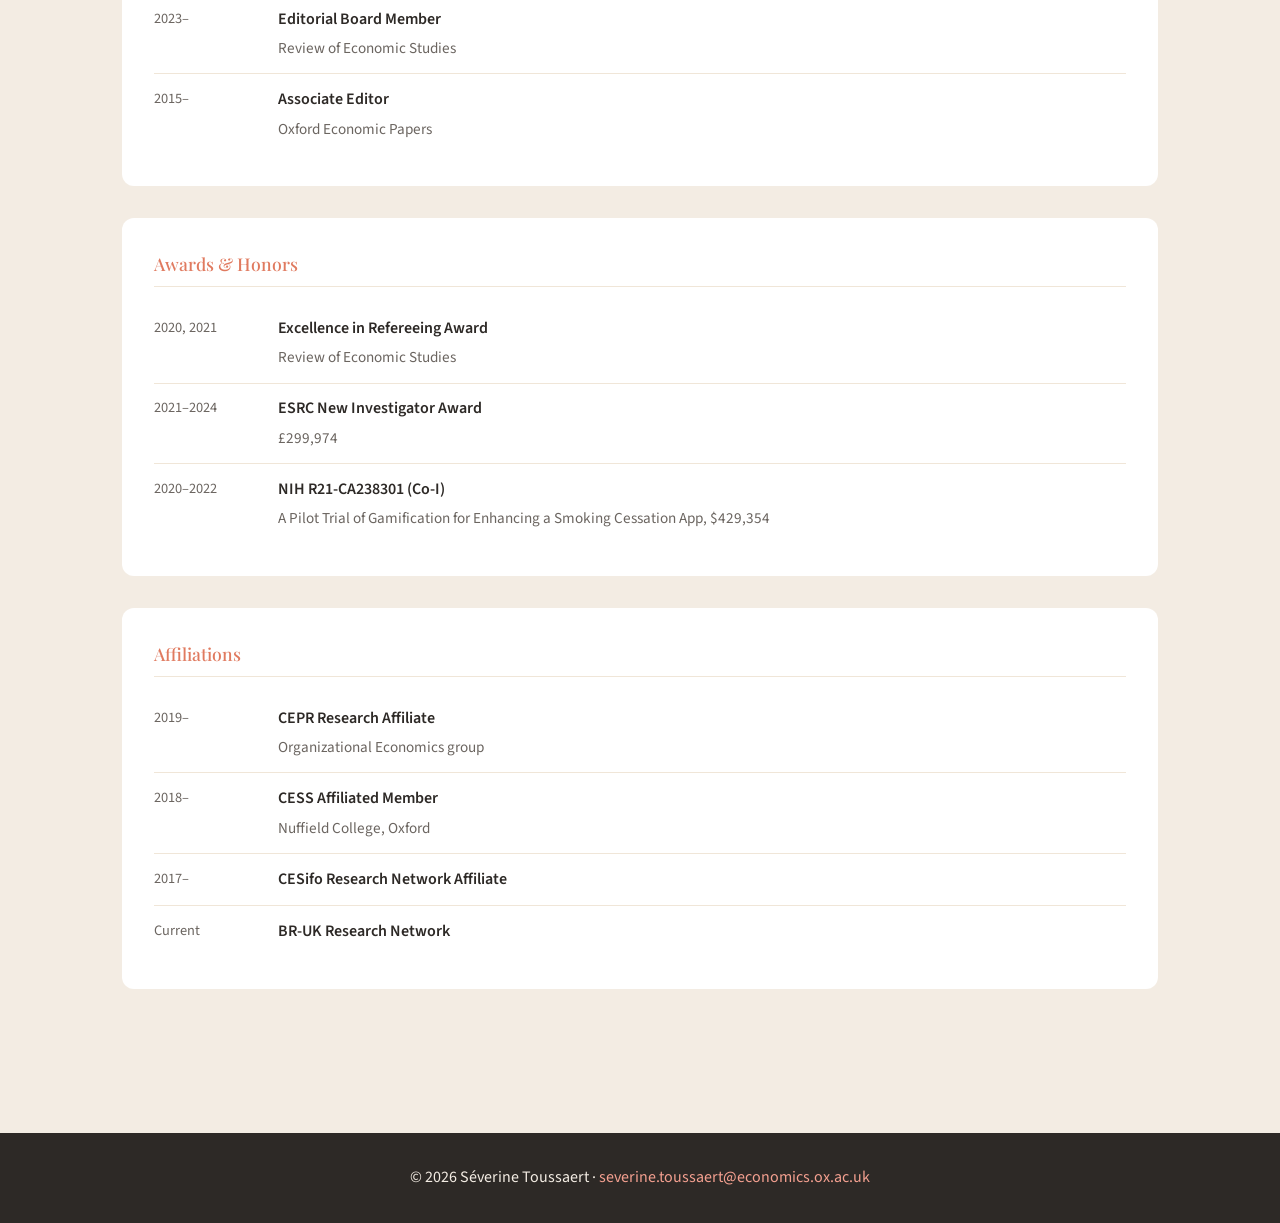
==== commit a9078dce: "Update research, CV, and media pages with corrections and new content - Research: fix behavioral eco" ====
--- a/cv.html
+++ b/cv.html
@@ -1,24 +1,21 @@
 <!DOCTYPE html>
 <html lang="en">
 <head>
-    <meta charset="UTF-8">
-    <meta name="viewport" content="width=device-width, initial-scale=1.0">
-    <title>CV | Séverine Toussaert</title>
-    <link href="https://fonts.googleapis.com/css2?family=Playfair+Display:wght@400;500;600;700&family=Source+Sans+3:wght@300;400;500;600&display=swap" rel="stylesheet">
-    <link rel="stylesheet" href="styles.css">
-    <link rel="icon" type="image/png" href="favicon-footer.png">
-</head>
+    <meta charset="UTF-8">
+    <meta name="viewport" content="width=device-width, initial-scale=1.0">
+    <title>CV | Séverine Toussaert</title>
+    <link href="https://fonts.googleapis.com/css2?family=Playfair+Display:wght@400;500;600;700&family=Source+Sans+3:wght@300;400;500;600&display=swap" rel="stylesheet">
+    <link rel="stylesheet" href="styles.css">
+</head>
 <body>
     <nav>
         <div class="nav-container">
-            <a href="index.html" class="logo" aria-label="Home">
-                <img src="favicon-footer.png" alt="" width="28" height="28">
-            </a>
+            <a href="index.html" class="logo">Séverine Toussaert</a>
             <ul>
                 <li><a href="index.html">Home</a></li>
                 <li><a href="research.html">Research</a></li>
                 <li><a href="cv.html" class="active">CV</a></li>
-                <li><a href="media.html">Outreach</a></li>
+                <li><a href="media.html">Media</a></li>
             </ul>
         </div>
     </nav>
@@ -27,9 +24,9 @@
         <h2 class="section-header">Curriculum Vitae</h2>
 
         <div class="cv-intro">
-            <a href="new_CV.pdf" class="download-cv" target="_blank" rel="noopener noreferrer">
-                <span>📄</span> Open Full CV (PDF)
-            </a>
+            <a href="new_CV.pdf" class="download-cv" download>
+                <span>📄</span> Download Full CV (PDF)
+            </a>
         </div>
 
         <div class="cv-section">
@@ -39,7 +36,7 @@
                     <span class="cv-year">2018–</span>
                     <div class="cv-content">
                         <strong>Associate Professor of Economics</strong>
-                        <p>University of Oxford</p>
+                        <p>University of Oxford, Department of Economics</p>
                     </div>
                 </div>
                 <div class="cv-item">
@@ -66,14 +63,14 @@
                     <span class="cv-year">2017–2018</span>
                     <div class="cv-content">
                         <strong>Assistant Professor of Behavioural Science</strong>
-                        <p>London School of Economics, Dept of Psychological and Behavioural Science</p>
+                        <p>London School of Economics, Department of Psychological and Behavioural Science</p>
                     </div>
                 </div>
                 <div class="cv-item">
                     <span class="cv-year">2016–2017</span>
                     <div class="cv-content">
                         <strong>Assistant Professor of Behavioural Science</strong>
-                        <p>London School of Economics, Dept of Social Policy</p>
+                        <p>London School of Economics, Department of Social Policy</p>
                     </div>
                 </div>
             </div>
@@ -126,7 +123,7 @@
                     </div>
                 </div>
                 <div class="cv-item">
-                    <span class="cv-year">Current</span>
+                    <span class="cv-year">2015–</span>
                     <div class="cv-content">
                         <strong>Associate Editor</strong>
                         <p>Oxford Economic Papers</p>
@@ -135,11 +132,68 @@
             </div>
         </div>
 
-    </main>
-
-    <footer>
-        <p class="footer-line">&copy; 2026 Séverine Toussaert &middot; <a href="mailto:severine.toussaert@economics.ox.ac.uk">severine.toussaert@economics.ox.ac.uk</a></p>
-        <p class="footer-credit">Site by Joseph Levine and Claude Code.</p>
-    </footer>
-</body>
-</html>
+        <div class="cv-section">
+            <h3>Awards & Honors</h3>
+            <div class="cv-grid">
+                <div class="cv-item">
+                    <span class="cv-year">2020, 2021</span>
+                    <div class="cv-content">
+                        <strong>Excellence in Refereeing Award</strong>
+                        <p>Review of Economic Studies</p>
+                    </div>
+                </div>
+                <div class="cv-item">
+                    <span class="cv-year">2021–2024</span>
+                    <div class="cv-content">
+                        <strong>ESRC New Investigator Award</strong>
+                        <p>£299,974</p>
+                    </div>
+                </div>
+                <div class="cv-item">
+                    <span class="cv-year">2020–2022</span>
+                    <div class="cv-content">
+                        <strong>NIH R21-CA238301 (Co-I)</strong>
+                        <p>A Pilot Trial of Gamification for Enhancing a Smoking Cessation App, $429,354</p>
+                    </div>
+                </div>
+            </div>
+        </div>
+
+        <div class="cv-section">
+            <h3>Affiliations</h3>
+            <div class="cv-grid">
+                <div class="cv-item">
+                    <span class="cv-year">2019–</span>
+                    <div class="cv-content">
+                        <strong>CEPR Research Affiliate</strong>
+                        <p>Organizational Economics group</p>
+                    </div>
+                </div>
+                <div class="cv-item">
+                    <span class="cv-year">2018–</span>
+                    <div class="cv-content">
+                        <strong>CESS Affiliated Member</strong>
+                        <p>Nuffield College, Oxford</p>
+                    </div>
+                </div>
+                <div class="cv-item">
+                    <span class="cv-year">2017–</span>
+                    <div class="cv-content">
+                        <strong>CESifo Research Network Affiliate</strong>
+                    </div>
+                </div>
+                <div class="cv-item">
+                    <span class="cv-year">Current</span>
+                    <div class="cv-content">
+                        <strong>BR-UK Research Network</strong>
+                    </div>
+                </div>
+            </div>
+        </div>
+    </main>
+
+    <footer>
+        <p>&copy; 2026 Séverine Toussaert &middot; <a href="mailto:severine.toussaert@economics.ox.ac.uk">severine.toussaert@economics.ox.ac.uk</a></p>
+    </footer>
+</body>
+</html>
--- a/styles.css
+++ b/styles.css
@@ -810,11 +810,22 @@
     margin-bottom: 0.75rem;
 }
 
-.graveyard-item p {
-    font-size: 0.9rem;
-    color: rgba(255, 255, 255, 0.6);
-    line-height: 1.7;
-}
+.graveyard-item p {
+    font-size: 0.9rem;
+    color: rgba(255, 255, 255, 0.6);
+    line-height: 1.7;
+}
+
+.graveyard-item a {
+    color: var(--white);
+    font-weight: 700;
+    text-decoration-color: rgba(255, 255, 255, 0.7);
+}
+
+.graveyard-item a:hover {
+    color: var(--coral-light);
+    text-decoration-color: var(--coral-light);
+}
 
 /* ==================== FOOTER ==================== */
 footer {
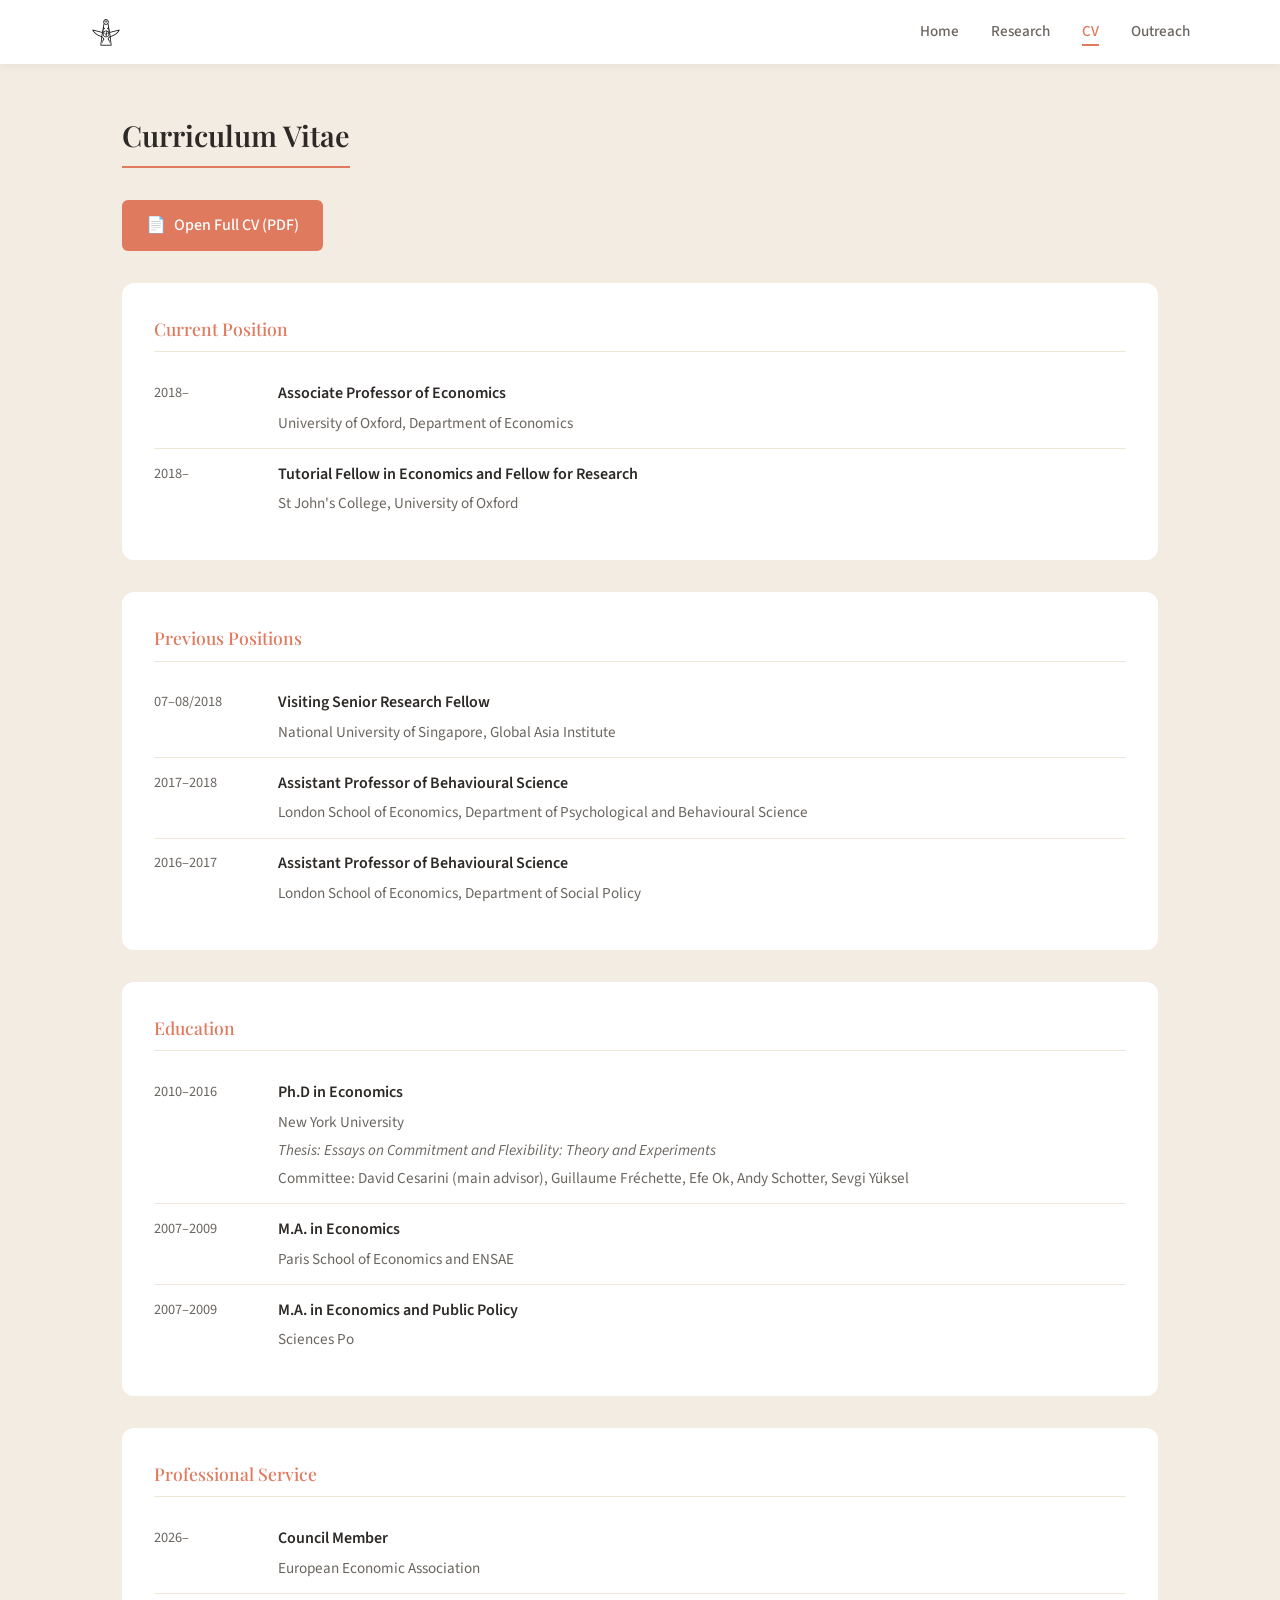
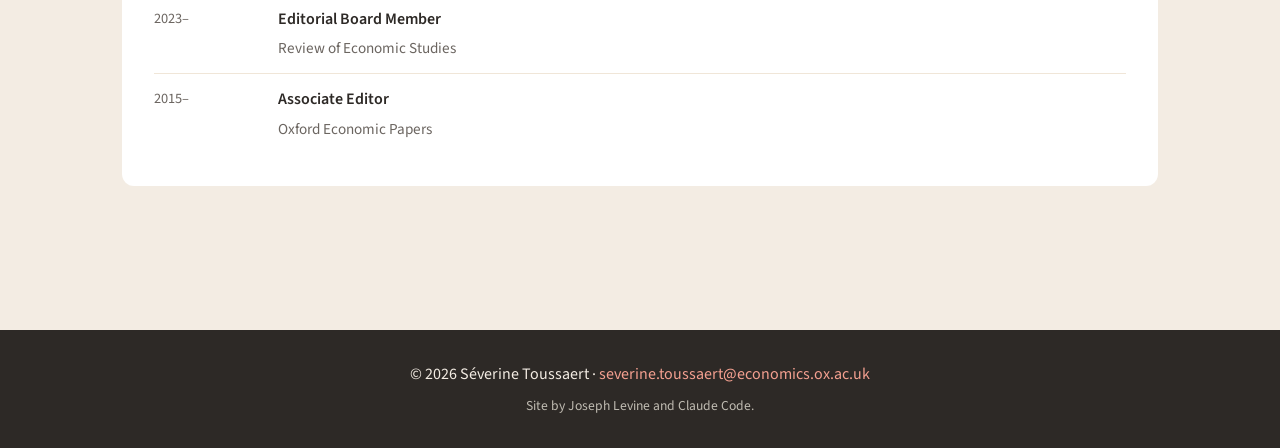
==== commit 3a98d8ff: "Resolve merge conflicts, apply all requested edits - research.html: keep updated behavioral intro, R" ====
--- a/cv.html
+++ b/cv.html
@@ -1,21 +1,24 @@
 <!DOCTYPE html>
 <html lang="en">
 <head>
-    <meta charset="UTF-8">
-    <meta name="viewport" content="width=device-width, initial-scale=1.0">
-    <title>CV | Séverine Toussaert</title>
-    <link href="https://fonts.googleapis.com/css2?family=Playfair+Display:wght@400;500;600;700&family=Source+Sans+3:wght@300;400;500;600&display=swap" rel="stylesheet">
-    <link rel="stylesheet" href="styles.css">
-</head>
+    <meta charset="UTF-8">
+    <meta name="viewport" content="width=device-width, initial-scale=1.0">
+    <title>CV | Séverine Toussaert</title>
+    <link href="https://fonts.googleapis.com/css2?family=Playfair+Display:wght@400;500;600;700&family=Source+Sans+3:wght@300;400;500;600&display=swap" rel="stylesheet">
+    <link rel="stylesheet" href="styles.css">
+    <link rel="icon" type="image/png" href="favicon-footer.png">
+</head>
 <body>
     <nav>
         <div class="nav-container">
-            <a href="index.html" class="logo">Séverine Toussaert</a>
+            <a href="index.html" class="logo" aria-label="Home">
+                <img src="favicon-footer.png" alt="" width="28" height="28">
+            </a>
             <ul>
                 <li><a href="index.html">Home</a></li>
                 <li><a href="research.html">Research</a></li>
                 <li><a href="cv.html" class="active">CV</a></li>
-                <li><a href="media.html">Media</a></li>
+                <li><a href="media.html">Outreach</a></li>
             </ul>
         </div>
     </nav>
@@ -24,9 +27,9 @@
         <h2 class="section-header">Curriculum Vitae</h2>
 
         <div class="cv-intro">
-            <a href="new_CV.pdf" class="download-cv" download>
-                <span>📄</span> Download Full CV (PDF)
-            </a>
+            <a href="new_CV.pdf" class="download-cv" target="_blank" rel="noopener noreferrer">
+                <span>📄</span> Open Full CV (PDF)
+            </a>
         </div>
 
         <div class="cv-section">
@@ -132,68 +135,11 @@
             </div>
         </div>
 
-        <div class="cv-section">
-            <h3>Awards & Honors</h3>
-            <div class="cv-grid">
-                <div class="cv-item">
-                    <span class="cv-year">2020, 2021</span>
-                    <div class="cv-content">
-                        <strong>Excellence in Refereeing Award</strong>
-                        <p>Review of Economic Studies</p>
-                    </div>
-                </div>
-                <div class="cv-item">
-                    <span class="cv-year">2021–2024</span>
-                    <div class="cv-content">
-                        <strong>ESRC New Investigator Award</strong>
-                        <p>£299,974</p>
-                    </div>
-                </div>
-                <div class="cv-item">
-                    <span class="cv-year">2020–2022</span>
-                    <div class="cv-content">
-                        <strong>NIH R21-CA238301 (Co-I)</strong>
-                        <p>A Pilot Trial of Gamification for Enhancing a Smoking Cessation App, $429,354</p>
-                    </div>
-                </div>
-            </div>
-        </div>
-
-        <div class="cv-section">
-            <h3>Affiliations</h3>
-            <div class="cv-grid">
-                <div class="cv-item">
-                    <span class="cv-year">2019–</span>
-                    <div class="cv-content">
-                        <strong>CEPR Research Affiliate</strong>
-                        <p>Organizational Economics group</p>
-                    </div>
-                </div>
-                <div class="cv-item">
-                    <span class="cv-year">2018–</span>
-                    <div class="cv-content">
-                        <strong>CESS Affiliated Member</strong>
-                        <p>Nuffield College, Oxford</p>
-                    </div>
-                </div>
-                <div class="cv-item">
-                    <span class="cv-year">2017–</span>
-                    <div class="cv-content">
-                        <strong>CESifo Research Network Affiliate</strong>
-                    </div>
-                </div>
-                <div class="cv-item">
-                    <span class="cv-year">Current</span>
-                    <div class="cv-content">
-                        <strong>BR-UK Research Network</strong>
-                    </div>
-                </div>
-            </div>
-        </div>
-    </main>
-
-    <footer>
-        <p>&copy; 2026 Séverine Toussaert &middot; <a href="mailto:severine.toussaert@economics.ox.ac.uk">severine.toussaert@economics.ox.ac.uk</a></p>
-    </footer>
-</body>
-</html>
+    </main>
+
+    <footer>
+        <p class="footer-line">&copy; 2026 Séverine Toussaert &middot; <a href="mailto:severine.toussaert@economics.ox.ac.uk">severine.toussaert@economics.ox.ac.uk</a></p>
+        <p class="footer-credit">Site by Joseph Levine and Claude Code.</p>
+    </footer>
+</body>
+</html>
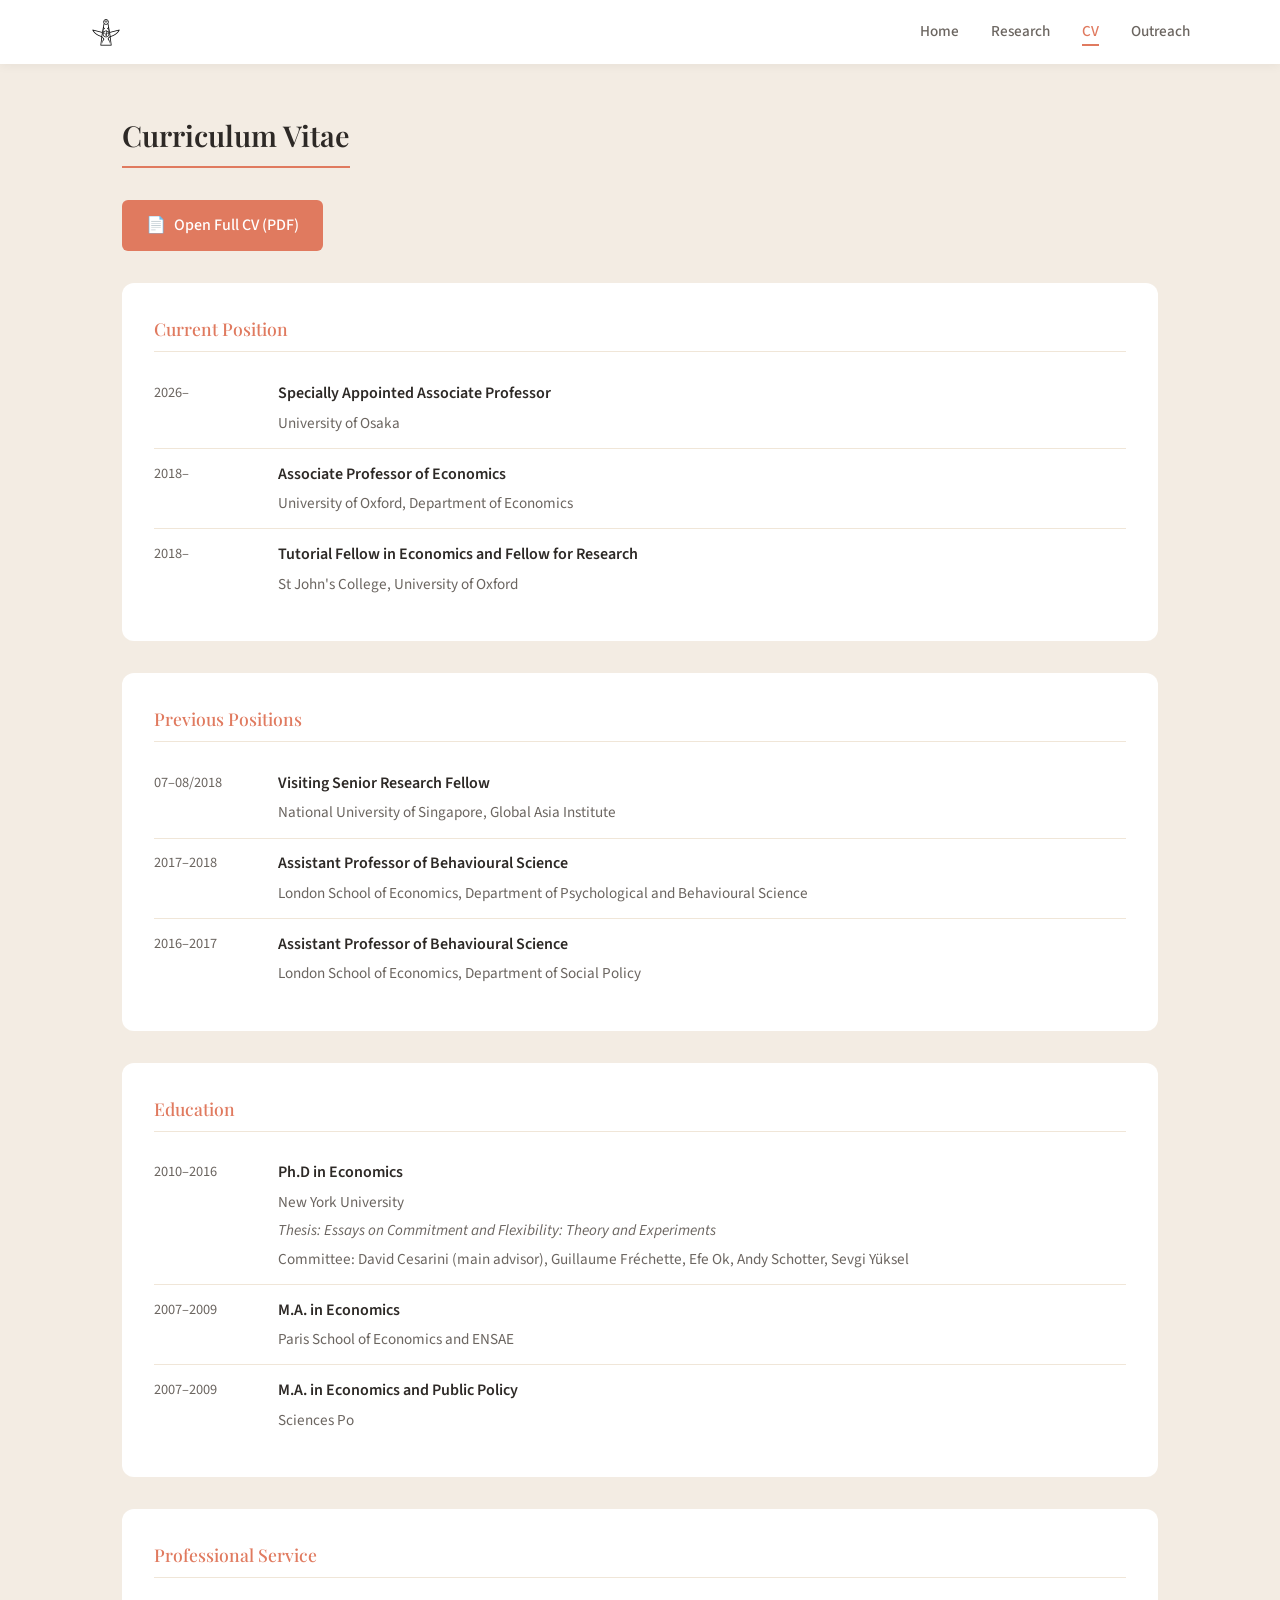
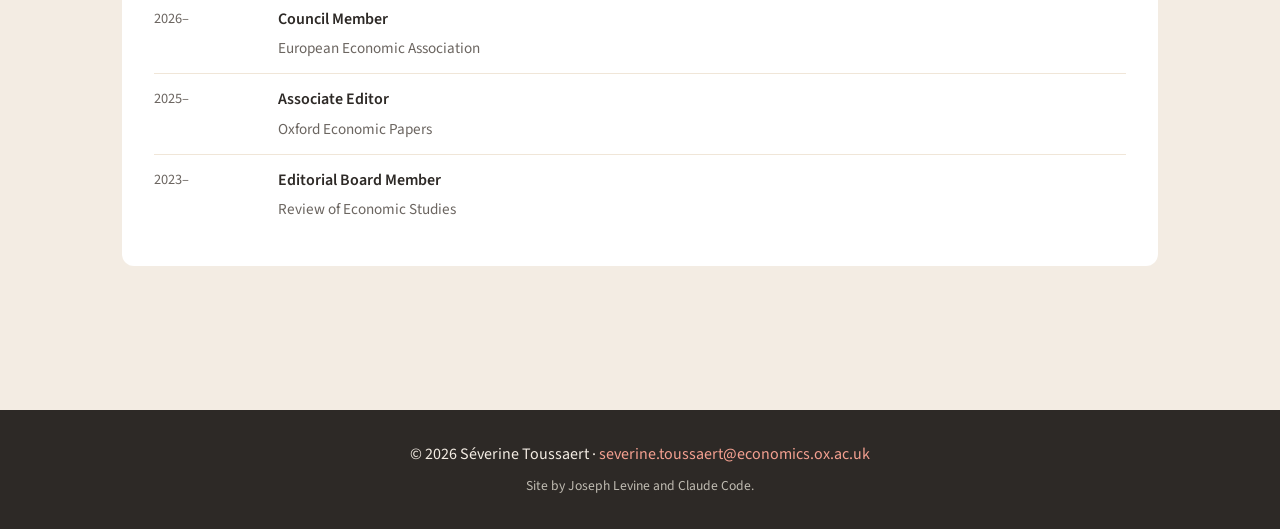
==== commit 47084e91: "Fix OEP Associate Editor start year to 2025 on CV page Co-Authored-By: Claude Opus 5.5 <noreply@anth" ====
--- a/cv.html
+++ b/cv.html
@@ -1,19 +1,19 @@
 <!DOCTYPE html>
 <html lang="en">
 <head>
-    <meta charset="UTF-8">
-    <meta name="viewport" content="width=device-width, initial-scale=1.0">
-    <title>CV | Séverine Toussaert</title>
-    <link href="https://fonts.googleapis.com/css2?family=Playfair+Display:wght@400;500;600;700&family=Source+Sans+3:wght@300;400;500;600&display=swap" rel="stylesheet">
-    <link rel="stylesheet" href="styles.css">
-    <link rel="icon" type="image/png" href="favicon-footer.png">
-</head>
+    <meta charset="UTF-8">
+    <meta name="viewport" content="width=device-width, initial-scale=1.0">
+    <title>CV | Séverine Toussaert</title>
+    <link href="https://fonts.googleapis.com/css2?family=Playfair+Display:wght@400;500;600;700&family=Source+Sans+3:wght@300;400;500;600&display=swap" rel="stylesheet">
+    <link rel="stylesheet" href="styles.css">
+    <link rel="icon" type="image/png" href="favicon-footer.png">
+</head>
 <body>
     <nav>
         <div class="nav-container">
-            <a href="index.html" class="logo" aria-label="Home">
-                <img src="favicon-footer.png" alt="" width="28" height="28">
-            </a>
+            <a href="index.html" class="logo" aria-label="Home">
+                <img src="favicon-footer.png" alt="" width="28" height="28">
+            </a>
             <ul>
                 <li><a href="index.html">Home</a></li>
                 <li><a href="research.html">Research</a></li>
@@ -27,14 +27,21 @@
         <h2 class="section-header">Curriculum Vitae</h2>
 
         <div class="cv-intro">
-            <a href="new_CV.pdf" class="download-cv" target="_blank" rel="noopener noreferrer">
-                <span>📄</span> Open Full CV (PDF)
-            </a>
+            <a href="new_CV.pdf" class="download-cv" target="_blank" rel="noopener noreferrer">
+                <span>📄</span> Open Full CV (PDF)
+            </a>
         </div>
 
         <div class="cv-section">
             <h3>Current Position</h3>
             <div class="cv-grid">
+                <div class="cv-item">
+                    <span class="cv-year">2026–</span>
+                    <div class="cv-content">
+                        <strong>Specially Appointed Associate Professor</strong>
+                        <p>University of Osaka</p>
+                    </div>
+                </div>
                 <div class="cv-item">
                     <span class="cv-year">2018–</span>
                     <div class="cv-content">
@@ -119,27 +126,27 @@
                     </div>
                 </div>
                 <div class="cv-item">
+                    <span class="cv-year">2025–</span>
+                    <div class="cv-content">
+                        <strong>Associate Editor</strong>
+                        <p>Oxford Economic Papers</p>
+                    </div>
+                </div>
+                <div class="cv-item">
                     <span class="cv-year">2023–</span>
                     <div class="cv-content">
                         <strong>Editorial Board Member</strong>
                         <p>Review of Economic Studies</p>
                     </div>
                 </div>
-                <div class="cv-item">
-                    <span class="cv-year">2015–</span>
-                    <div class="cv-content">
-                        <strong>Associate Editor</strong>
-                        <p>Oxford Economic Papers</p>
-                    </div>
-                </div>
             </div>
         </div>
 
-    </main>
-
-    <footer>
-        <p class="footer-line">&copy; 2026 Séverine Toussaert &middot; <a href="mailto:severine.toussaert@economics.ox.ac.uk">severine.toussaert@economics.ox.ac.uk</a></p>
-        <p class="footer-credit">Site by Joseph Levine and Claude Code.</p>
-    </footer>
-</body>
-</html>
+    </main>
+
+    <footer>
+        <p class="footer-line">&copy; 2026 Séverine Toussaert &middot; <a href="mailto:severine.toussaert@economics.ox.ac.uk">severine.toussaert@economics.ox.ac.uk</a></p>
+        <p class="footer-credit">Site by Joseph Levine and Claude Code.</p>
+    </footer>
+</body>
+</html>
